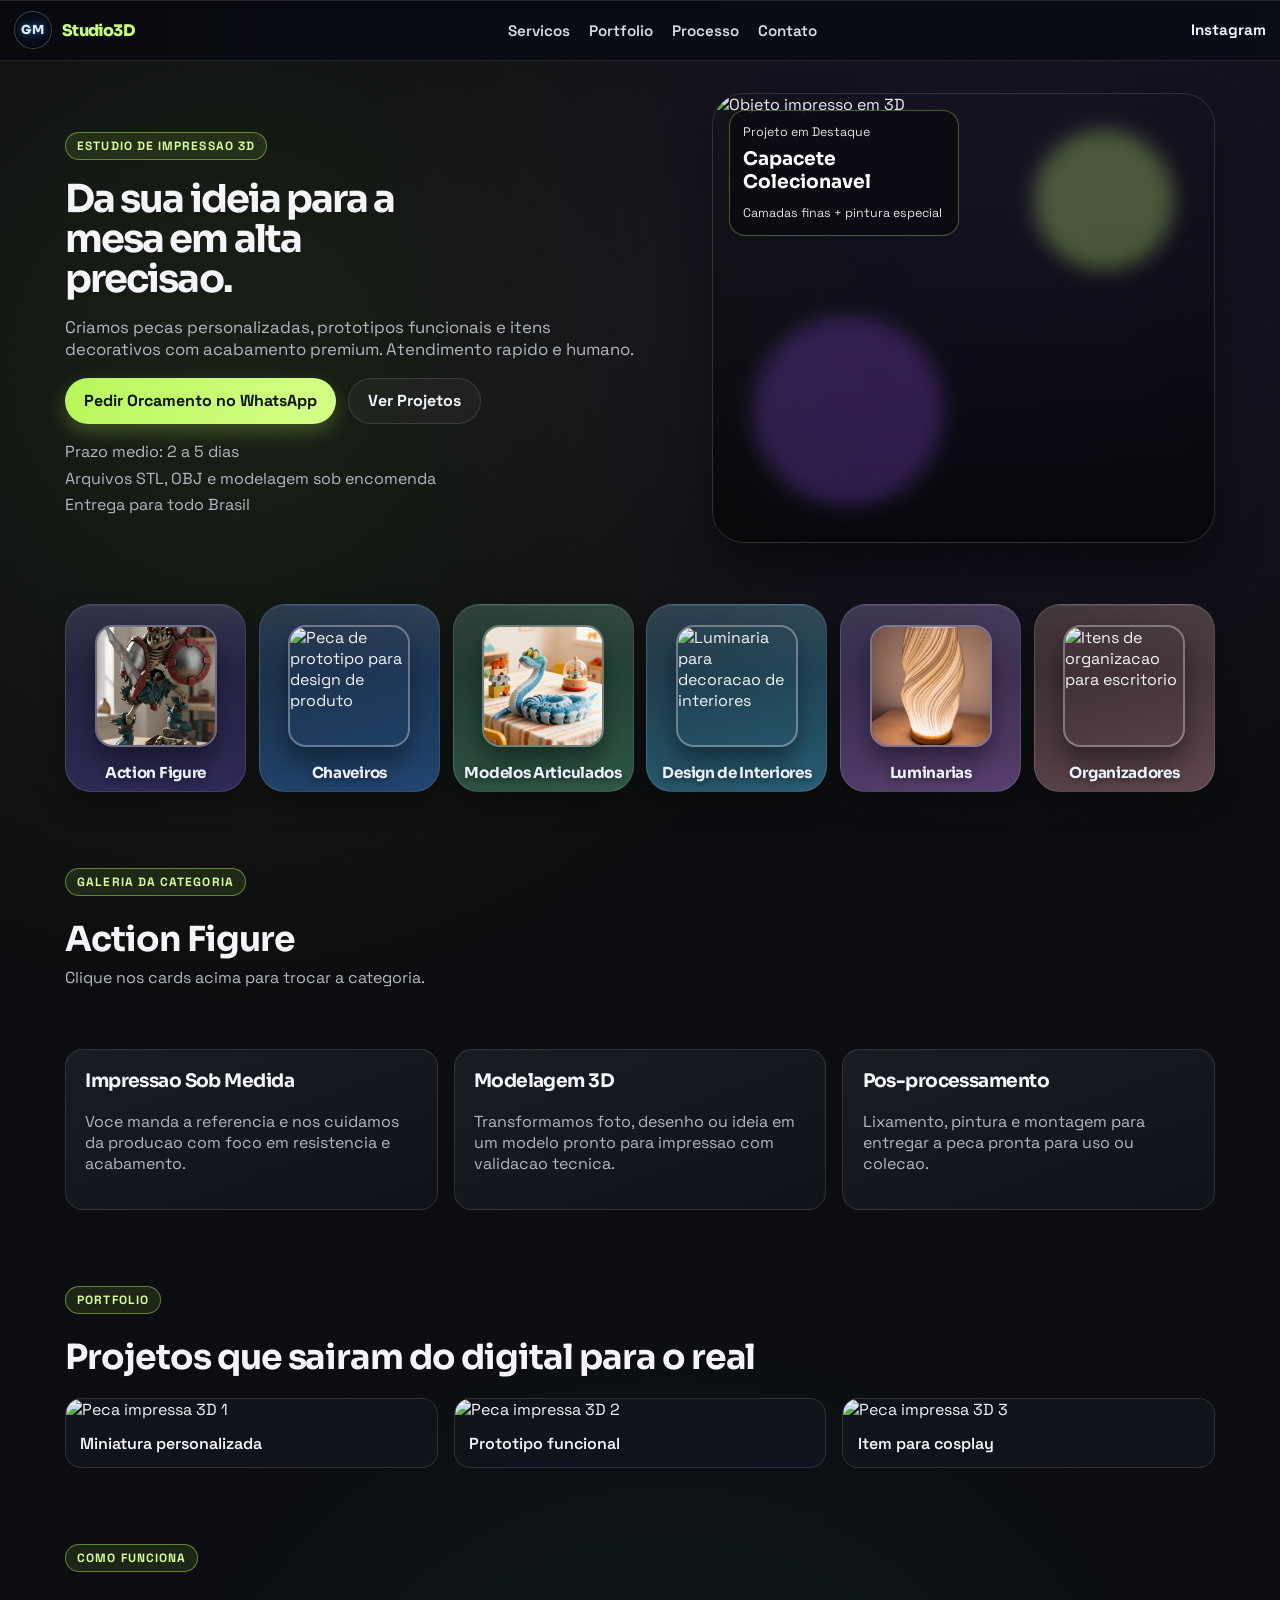
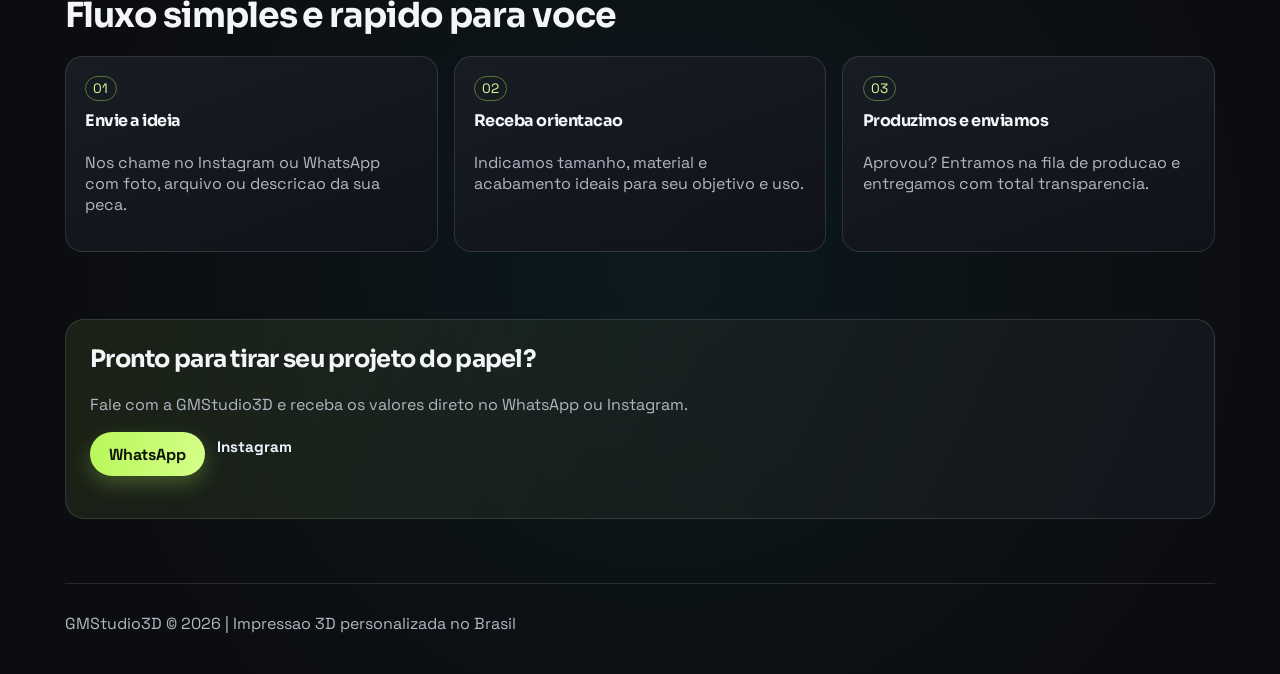
==== index.html @ 59244080 "atualização do site" ====
﻿<!DOCTYPE html>
<html lang="pt-BR">
<head>
  <meta charset="UTF-8" />
  <meta name="viewport" content="width=device-width, initial-scale=1.0" />
  <title>GMStudio3D | Impressao 3D Sob Medida</title>
  <meta name="description" content="GMStudio3D transforma ideias em pecas reais com impressao 3D de alta qualidade. Orcamentos via Instagram e WhatsApp." />
  <link rel="preconnect" href="https://fonts.googleapis.com" />
  <link rel="preconnect" href="https://fonts.gstatic.com" crossorigin />
  <link href="https://fonts.googleapis.com/css2?family=Sora:wght@400;600;700;800&family=Space+Grotesk:wght@400;500;700&display=swap" rel="stylesheet" />
  <link rel="stylesheet" href="styles.css" />
</head>
<body>
  <div class="noise"></div>

  <header class="topbar">
    <div class="topbar-inner">
      <a href="#" class="logo">
        <span class="logo-mark" aria-hidden="true"></span>
        <span class="logo-text">Studio3D</span>
      </a>
      <nav>
        <a href="#servicos">Servicos</a>
        <a href="#portfolio">Portfolio</a>
        <a href="#processo">Processo</a>
        <a href="#contato">Contato</a>
      </nav>
      <a class="topbar-action" href="https://www.instagram.com/gm_studio.3d" target="_blank" rel="noopener noreferrer">Instagram</a>
    </div>
  </header>

  <main>
    <section class="hero">
      <div class="hero-copy reveal">
        <p class="tag">Estudio de Impressao 3D</p>
        <h1>Da sua ideia para a mesa em alta precisao.</h1>
        <p class="subtitle">Criamos pecas personalizadas, prototipos funcionais e itens decorativos com acabamento premium. Atendimento rapido e humano.</p>
        <div class="cta-row">
          <a class="btn btn-main" href="https://wa.me/5500000000000" target="_blank" rel="noopener noreferrer">Pedir Orcamento no WhatsApp</a>
          <a class="btn btn-ghost" href="#portfolio">Ver Projetos</a>
        </div>
        <ul class="proofs">
          <li>Prazo medio: 2 a 5 dias</li>
          <li>Arquivos STL, OBJ e modelagem sob encomenda</li>
          <li>Entrega para todo Brasil</li>
        </ul>
      </div>

      <div class="hero-visual reveal delay-1">
        <div class="orb orb-a"></div>
        <div class="orb orb-b"></div>
        <div class="printer-card float">
          <p>Projeto em Destaque</p>
          <h3>Capacete Colecionavel</h3>
          <span>Camadas finas + pintura especial</span>
        </div>
        <img src="https://images.unsplash.com/photo-1630343710506-89f8b9f3e8e2?auto=format&fit=crop&w=1100&q=80" alt="Objeto impresso em 3D" />
      </div>
    </section>

    <section class="use-cases">
      <article class="case-card tone-a reveal" data-category="action-figure" role="button" tabindex="0" aria-label="Abrir galeria de Action Figure">
        <img src="action_figure.jfif" alt="Action figure de esqueleto guerreiro" />
        <h3>Action Figure</h3>
      </article>
      <article class="case-card tone-b reveal delay-1" data-category="chaveiros" role="button" tabindex="0" aria-label="Abrir galeria de Chaveiros">
        <img src="https://images.unsplash.com/photo-1581092160607-ee22621dd758?auto=format&fit=crop&w=900&q=80" alt="Peca de prototipo para design de produto" />
        <h3>Chaveiros</h3>
      </article>
      <article class="case-card tone-c reveal delay-2" data-category="articulados" role="button" tabindex="0" aria-label="Abrir galeria de Modelos Articulados">
        <img src="articulados.jfif" alt="Modelo articulado em formato de cobra" />
        <h3>Modelos Articulados</h3>
      </article>
      <article class="case-card tone-d reveal" data-category="interiores" role="button" tabindex="0" aria-label="Abrir galeria de Design de Interiores">
        <img src="https://images.pexels.com/photos/15664927/pexels-photo-15664927.jpeg?auto=compress&cs=tinysrgb&w=900" alt="Luminaria para decoracao de interiores" />
        <h3>Design de Interiores</h3>
      </article>
      <article class="case-card tone-e reveal delay-1" data-category="luminarias" role="button" tabindex="0" aria-label="Abrir galeria de Luminarias">
        <img src="luminaria.jfif" alt="Luminaria decorativa impressa em 3D" />
        <h3>Luminarias</h3>
      </article>
      <article class="case-card tone-f reveal delay-2" data-category="organizadores" role="button" tabindex="0" aria-label="Abrir galeria de Organizadores">
        <img src="https://images.pexels.com/photos/13068362/pexels-photo-13068362.jpeg?auto=compress&cs=tinysrgb&w=900" alt="Itens de organizacao para escritorio" />
        <h3>Organizadores</h3>
      </article>
    </section>

    <section id="catalogo" class="catalog reveal">
      <div class="title-row">
        <p class="tag">Galeria da Categoria</p>
        <h2 id="catalog-title">Action Figure</h2>
        <p id="catalog-subtitle" class="catalog-subtitle">Clique nos cards acima para trocar a categoria.</p>
      </div>
      <div id="catalog-grid" class="catalog-grid"></div>
    </section>

    <section id="servicos" class="services">
      <article class="card reveal">
        <h3>Impressao Sob Medida</h3>
        <p>Voce manda a referencia e nos cuidamos da producao com foco em resistencia e acabamento.</p>
      </article>
      <article class="card reveal delay-1">
        <h3>Modelagem 3D</h3>
        <p>Transformamos foto, desenho ou ideia em um modelo pronto para impressao com validacao tecnica.</p>
      </article>
      <article class="card reveal delay-2">
        <h3>Pos-processamento</h3>
        <p>Lixamento, pintura e montagem para entregar a peca pronta para uso ou colecao.</p>
      </article>
    </section>

    <section id="portfolio" class="portfolio">
      <div class="title-row reveal">
        <p class="tag">Portfolio</p>
        <h2>Projetos que sairam do digital para o real</h2>
      </div>
      <div class="grid">
        <figure class="item reveal">
          <img src="https://images.unsplash.com/photo-1581091215367-59ab6dcef8f8?auto=format&fit=crop&w=900&q=80" alt="Peca impressa 3D 1" />
          <figcaption>Miniatura personalizada</figcaption>
        </figure>
        <figure class="item reveal delay-1">
          <img src="https://images.unsplash.com/photo-1581092160607-ee22621dd758?auto=format&fit=crop&w=900&q=80" alt="Peca impressa 3D 2" />
          <figcaption>Prototipo funcional</figcaption>
        </figure>
        <figure class="item reveal delay-2">
          <img src="https://images.unsplash.com/photo-1581092580497-e0d23cbdf1dc?auto=format&fit=crop&w=900&q=80" alt="Peca impressa 3D 3" />
          <figcaption>Item para cosplay</figcaption>
        </figure>
      </div>
    </section>

    <section id="processo" class="process">
      <div class="title-row reveal">
        <p class="tag">Como Funciona</p>
        <h2>Fluxo simples e rapido para voce</h2>
      </div>
      <div class="steps">
        <article class="step reveal">
          <span>01</span>
          <h4>Envie a ideia</h4>
          <p>Nos chame no Instagram ou WhatsApp com foto, arquivo ou descricao da sua peca.</p>
        </article>
        <article class="step reveal delay-1">
          <span>02</span>
          <h4>Receba orientacao</h4>
          <p>Indicamos tamanho, material e acabamento ideais para seu objetivo e uso.</p>
        </article>
        <article class="step reveal delay-2">
          <span>03</span>
          <h4>Produzimos e enviamos</h4>
          <p>Aprovou? Entramos na fila de producao e entregamos com total transparencia.</p>
        </article>
      </div>
    </section>

    <section id="contato" class="final-cta reveal">
      <h2>Pronto para tirar seu projeto do papel?</h2>
      <p>Fale com a GMStudio3D e receba os valores direto no WhatsApp ou Instagram.</p>
      <div class="cta-row">
        <a class="btn btn-main" href="https://wa.me/5500000000000" target="_blank" rel="noopener noreferrer">WhatsApp</a>
        <a class="topbar-action" href="https://www.instagram.com/gm_studio.3d" target="_blank" rel="noopener noreferrer">Instagram</a>
      </div>
    </section>
  </main>

  <footer>
    <p>GMStudio3D © <span id="year"></span> | Impressao 3D personalizada no Brasil</p>
  </footer>

  <script src="script.js"></script>
</body>
</html>
---- styles.css ----
﻿:root {
  --bg: #0c0d10;
  --bg-soft: #14161c;
  --text: #f3f5f8;
  --muted: #b2b7c2;
  --line: rgba(255, 255, 255, 0.12);
  --brand: #b8f75a;
  --brand-2: #d5ff88;
  --card: linear-gradient(160deg, rgba(26, 29, 37, 0.92), rgba(17, 19, 26, 0.92));
  --shadow: 0 24px 45px rgba(0, 0, 0, 0.45);
}

* {
  box-sizing: border-box;
}

html,
body {
  margin: 0;
  padding: 0;
}

body {
  background:
    radial-gradient(circle at 18% 16%, rgba(184, 247, 90, 0.08), transparent 30%),
    radial-gradient(circle at 78% 10%, rgba(143, 87, 255, 0.1), transparent 28%),
    radial-gradient(circle at 52% 82%, rgba(0, 220, 255, 0.06), transparent 30%),
    var(--bg);
  color: var(--text);
  font-family: "Space Grotesk", sans-serif;
  min-height: 100vh;
}

.noise {
  position: fixed;
  inset: 0;
  background-image: radial-gradient(rgba(255, 255, 255, 0.03) 0.6px, transparent 0.6px);
  background-size: 3px 3px;
  opacity: 0.24;
  pointer-events: none;
  z-index: -1;
}

.topbar {
  width: 100%;
  margin: 0;
  border-top: 1px solid rgba(255, 255, 255, 0.1);
  border-bottom: 1px solid rgba(255, 255, 255, 0.1);
  background: linear-gradient(95deg, rgba(8, 10, 16, 0.98), rgba(10, 13, 22, 0.98));
  backdrop-filter: blur(10px);
  padding: 0.65rem 0;
  position: sticky;
  top: 0;
  z-index: 100;
}

.logo {
  text-decoration: none;
  display: inline-flex;
  align-items: center;
  gap: 0.65rem;
}

.topbar-inner {
  width: 100%;
  margin: 0;
  padding: 0 0.85rem;
  display: flex;
  align-items: center;
  justify-content: space-between;
  gap: 1rem;
}

.logo-mark {
  position: relative;
  width: 38px;
  height: 38px;
  border-radius: 999px;
  border: 1px solid rgba(255, 255, 255, 0.22);
  background-color: #070b16;
  background-image: url("./logo-gmstudio3d.jpg");
  background-size: 122%;
  background-position: center;
  box-shadow: 0 0 0 2px rgba(0, 0, 0, 0.4) inset;
  overflow: hidden;
}

.logo-mark::after {
  content: "GM";
  position: absolute;
  inset: 0;
  display: grid;
  place-items: center;
  font-family: "Sora", sans-serif;
  font-size: 0.78rem;
  font-weight: 800;
  letter-spacing: 0.02em;
  color: #d8ecff;
  text-shadow: 0 0 8px rgba(76, 164, 255, 0.6);
  background: radial-gradient(circle at 50% 50%, rgba(9, 20, 46, 0.12), rgba(7, 11, 22, 0.42));
}

.logo-text {
  color: #c5ff79;
  font-family: "Sora", sans-serif;
  font-weight: 800;
  letter-spacing: -0.04em;
}

nav {
  display: flex;
  gap: 1.2rem;
}

nav a {
  text-decoration: none;
  color: #d8dcea;
  font-size: 0.95rem;
  font-weight: 600;
}

.topbar-action {
  text-decoration: none;
  color: #eef3ff;
  font-size: 0.95rem;
  font-weight: 700;
  padding: 0.3rem 0;
  border-bottom: 1px solid transparent;
  transition: border-color 0.2s ease, color 0.2s ease;
}

.topbar-action:hover {
  color: #c5ff79;
  border-color: rgba(197, 255, 121, 0.7);
}

main {
  width: min(1150px, calc(100% - 2rem));
  margin: 2rem auto 4rem;
}

.hero {
  display: grid;
  grid-template-columns: 1.1fr 0.9fr;
  gap: 2rem;
  align-items: center;
}

.hero-copy h1 {
  font-family: "Sora", sans-serif;
  font-size: clamp(2rem, 3vw, 3.8rem);
  line-height: 1.03;
  letter-spacing: -0.05em;
  margin: 0.5rem 0 0.9rem;
  max-width: 14ch;
}

.subtitle {
  color: var(--muted);
  max-width: 52ch;
  font-size: 1.05rem;
}

.tag {
  display: inline-flex;
  align-items: center;
  border: 1px solid rgba(184, 247, 90, 0.45);
  border-radius: 999px;
  padding: 0.32rem 0.7rem;
  font-size: 0.75rem;
  font-weight: 700;
  text-transform: uppercase;
  letter-spacing: 0.09em;
  color: #d6ff97;
  background: rgba(184, 247, 90, 0.1);
}

.hero-visual {
  position: relative;
  min-height: 450px;
  border-radius: 2rem;
  overflow: hidden;
  border: 1px solid var(--line);
  box-shadow: var(--shadow);
}

.hero-visual::after {
  content: "";
  position: absolute;
  inset: 0;
  background: linear-gradient(180deg, rgba(0, 0, 0, 0.02), rgba(0, 0, 0, 0.55));
}

.hero-visual img {
  width: 100%;
  height: 100%;
  object-fit: cover;
}

.orb {
  position: absolute;
  border-radius: 999px;
  filter: blur(10px);
  z-index: 2;
}

.orb-a {
  width: 140px;
  height: 140px;
  background: rgba(197, 255, 121, 0.3);
  top: 8%;
  right: 8%;
}

.orb-b {
  width: 190px;
  height: 190px;
  background: rgba(155, 89, 255, 0.25);
  bottom: 8%;
  left: 8%;
}

.printer-card {
  position: absolute;
  left: 1rem;
  top: 1rem;
  z-index: 4;
  width: 230px;
  border: 1px solid rgba(184, 247, 90, 0.35);
  border-radius: 1rem;
  padding: 0.85rem;
  background: rgba(9, 11, 16, 0.72);
  color: #fff;
  backdrop-filter: blur(6px);
}

.printer-card p,
.printer-card span {
  margin: 0;
  opacity: 0.88;
  font-size: 0.78rem;
}

.printer-card h3 {
  margin: 0.45rem 0;
  font-family: "Sora", sans-serif;
}

.btn {
  border-radius: 999px;
  text-decoration: none;
  display: inline-flex;
  align-items: center;
  justify-content: center;
  font-weight: 700;
  padding: 0.72rem 1.2rem;
  transition: transform 0.25s ease, opacity 0.25s ease;
}

.btn:hover {
  transform: translateY(-2px);
}

.btn-main {
  background: linear-gradient(100deg, var(--brand), var(--brand-2));
  color: #0d1109;
  box-shadow: 0 8px 20px rgba(184, 247, 90, 0.25);
}

.btn-ghost {
  border: 1px solid var(--line);
  color: #f2f5fb;
  background: rgba(255, 255, 255, 0.04);
}

.cta-row {
  display: flex;
  flex-wrap: wrap;
  gap: 0.7rem;
  margin: 1.1rem 0;
}

.proofs {
  list-style: none;
  padding: 0;
  margin: 0;
  color: var(--muted);
  display: grid;
  gap: 0.35rem;
}

.use-cases {
  margin: 3.8rem 0 1.2rem;
  display: grid;
  grid-template-columns: repeat(6, minmax(0, 1fr));
  gap: 0.8rem;
  align-items: end;
}

.case-card {
  position: relative;
  border-radius: 26px;
  min-height: 188px;
  padding: 7.4rem 0.75rem 0.9rem;
  border: 1px solid rgba(255, 255, 255, 0.14);
  box-shadow: inset 0 1px 0 rgba(255, 255, 255, 0.08), 0 12px 28px rgba(0, 0, 0, 0.32);
  overflow: hidden;
  transition: transform 0.28s ease, box-shadow 0.28s ease, border-color 0.28s ease;
  cursor: pointer;
}

.case-card::before {
  content: "";
  position: absolute;
  inset: 0;
  background: linear-gradient(180deg, rgba(255, 255, 255, 0.08), transparent 38%);
  pointer-events: none;
}

.case-card img {
  position: absolute;
  left: 50%;
  bottom: 44px;
  transform: translateX(-50%);
  width: 122px;
  height: 122px;
  object-fit: cover;
  border-radius: 18px;
  border: 2px solid rgba(255, 255, 255, 0.32);
  box-shadow: 0 14px 25px rgba(0, 0, 0, 0.42);
  transition: transform 0.28s ease, box-shadow 0.28s ease, filter 0.28s ease;
}

.case-card h3 {
  margin: 0;
  position: absolute;
  left: 0.5rem;
  right: 0.5rem;
  bottom: 0.55rem;
  text-align: center;
  font-family: "Sora", sans-serif;
  font-size: 0.95rem;
  line-height: 1.08;
  min-height: 2.2em;
  display: flex;
  align-items: flex-end;
  justify-content: center;
  letter-spacing: -0.02em;
  color: #edf2ff;
  text-shadow: 0 2px 6px rgba(0, 0, 0, 0.45);
}

.case-card:hover {
  transform: translateY(-8px);
  border-color: rgba(184, 247, 90, 0.5);
  box-shadow: inset 0 1px 0 rgba(255, 255, 255, 0.12), 0 18px 36px rgba(0, 0, 0, 0.45), 0 0 22px rgba(184, 247, 90, 0.12);
}

.case-card.is-active {
  border-color: rgba(184, 247, 90, 0.62);
  box-shadow: inset 0 1px 0 rgba(255, 255, 255, 0.15), 0 16px 30px rgba(0, 0, 0, 0.45), 0 0 26px rgba(184, 247, 90, 0.22);
}

.case-card:hover img {
  transform: translateX(-50%) translateY(-6px) scale(1.05);
  filter: saturate(1.08) contrast(1.04);
  box-shadow: 0 18px 32px rgba(0, 0, 0, 0.52), 0 0 24px rgba(197, 255, 121, 0.18);
}

.tone-a { background: linear-gradient(165deg, #1f2338, #2f2a58); }
.tone-b { background: linear-gradient(165deg, #1a2a3d, #214673); }
.tone-c { background: linear-gradient(165deg, #1d2f2a, #2f5a46); }
.tone-d { background: linear-gradient(165deg, #1d2f3d, #275f75); }
.tone-e { background: linear-gradient(165deg, #2c2643, #5a3f6f); }
.tone-f { background: linear-gradient(165deg, #31262a, #5f474d); }

.catalog {
  margin: 2.2rem 0 2.6rem;
}

.catalog-subtitle {
  margin: 0.4rem 0 0;
  color: var(--muted);
}

.catalog-grid {
  margin-top: 1.1rem;
  display: grid;
  grid-template-columns: repeat(3, minmax(0, 1fr));
  gap: 0.95rem;
}

.catalog-item {
  margin: 0;
  border-radius: 1rem;
  overflow: hidden;
  border: 1px solid var(--line);
  background: rgba(12, 14, 21, 0.9);
}

.catalog-item img {
  display: block;
  width: 100%;
  height: 230px;
  object-fit: cover;
}

.catalog-item figcaption {
  padding: 0.7rem 0.85rem;
  color: #eaf0ff;
  font-weight: 600;
}

.services,
.steps {
  display: grid;
  grid-template-columns: repeat(3, minmax(0, 1fr));
  gap: 1rem;
}

.card,
.step {
  border: 1px solid var(--line);
  border-radius: 1.1rem;
  padding: 1.2rem;
  background: var(--card);
}

.card p,
.step p {
  color: var(--muted);
}

.card h3,
.step h4,
h2 {
  font-family: "Sora", sans-serif;
  letter-spacing: -0.03em;
  margin-top: 0;
}

.title-row {
  margin: 4rem 0 1.2rem;
}

.title-row h2 {
  margin: 0.55rem 0 0;
  font-size: clamp(1.5rem, 2.7vw, 2.45rem);
}

.portfolio .grid {
  display: grid;
  grid-template-columns: repeat(3, minmax(0, 1fr));
  gap: 1rem;
}

.item {
  margin: 0;
  border-radius: 1rem;
  overflow: hidden;
  border: 1px solid var(--line);
  background: rgba(17, 20, 28, 0.9);
}

.item img {
  width: 100%;
  height: 260px;
  object-fit: cover;
}

.item figcaption {
  padding: 0.8rem 0.9rem;
  font-weight: 600;
}

.step span {
  font-size: 0.85rem;
  border: 1px solid rgba(184, 247, 90, 0.4);
  border-radius: 999px;
  padding: 0.2rem 0.45rem;
  display: inline-block;
  margin-bottom: 0.55rem;
  color: #d6ff97;
}

.final-cta {
  margin-top: 4.2rem;
  border: 1px solid var(--line);
  border-radius: 1.2rem;
  background: linear-gradient(115deg, rgba(184, 247, 90, 0.09), rgba(20, 23, 31, 0.92));
  padding: 1.5rem;
}

.final-cta p {
  color: var(--muted);
}

footer {
  width: min(1150px, calc(100% - 2rem));
  margin: 1.5rem auto 2.5rem;
  border-top: 1px solid var(--line);
  color: var(--muted);
  padding-top: 0.8rem;
}

.reveal {
  opacity: 0;
  transform: translateY(18px);
  transition: opacity 0.7s ease, transform 0.7s ease;
}

.reveal.is-visible {
  opacity: 1;
  transform: translateY(0);
}

.delay-1 {
  transition-delay: 0.12s;
}

.delay-2 {
  transition-delay: 0.24s;
}

.float {
  animation: floaty 4.6s ease-in-out infinite;
}

@keyframes track {
  from { transform: translateX(0); }
  to { transform: translateX(-50%); }
}

@keyframes floaty {
  0%,
  100% { transform: translateY(0); }
  50% { transform: translateY(-7px); }
}

@media (max-width: 990px) {
  .topbar {
    padding: 0.6rem 0;
  }

  nav {
    display: none;
  }

  .hero {
    grid-template-columns: 1fr;
  }

  .hero-visual {
    min-height: 360px;
  }

  .use-cases {
    grid-template-columns: repeat(2, minmax(0, 1fr));
    gap: 0.9rem;
  }

  .case-card {
    min-height: 170px;
    padding-top: 6.8rem;
  }

  .case-card img {
    width: 112px;
    height: 112px;
    bottom: 42px;
  }

  .portfolio .grid,
  .catalog-grid,
  .services,
  .steps {
    grid-template-columns: 1fr;
  }
}

.admin-main {
  width: min(720px, calc(100% - 2rem));
  margin: 2.6rem auto;
}

.admin-card {
  border: 1px solid var(--line);
  border-radius: 1rem;
  background: rgba(13, 16, 25, 0.9);
  padding: 1.2rem;
  box-shadow: 0 18px 35px rgba(0, 0, 0, 0.35);
}

.admin-card h1,
.admin-card h2 {
  margin-top: 0;
  font-family: "Sora", sans-serif;
}

.admin-form {
  display: grid;
  gap: 0.55rem;
}

.admin-form input,
.admin-form select {
  width: 100%;
  border: 1px solid rgba(255, 255, 255, 0.2);
  border-radius: 0.65rem;
  background: rgba(255, 255, 255, 0.04);
  color: #edf2ff;
  padding: 0.65rem 0.75rem;
}

.admin-form input:focus,
.admin-form select:focus {
  outline: 1px solid rgba(184, 247, 90, 0.55);
}

.admin-header {
  display: flex;
  align-items: center;
  justify-content: space-between;
  gap: 0.8rem;
  margin-bottom: 0.8rem;
}

.admin-message {
  margin-top: 0.85rem;
  color: #d6ff97;
  min-height: 1.2em;
}

.admin-tip {
  margin-top: 0.6rem;
  color: var(--muted);
  font-size: 0.93rem;
}

.hidden {
  display: none;
}
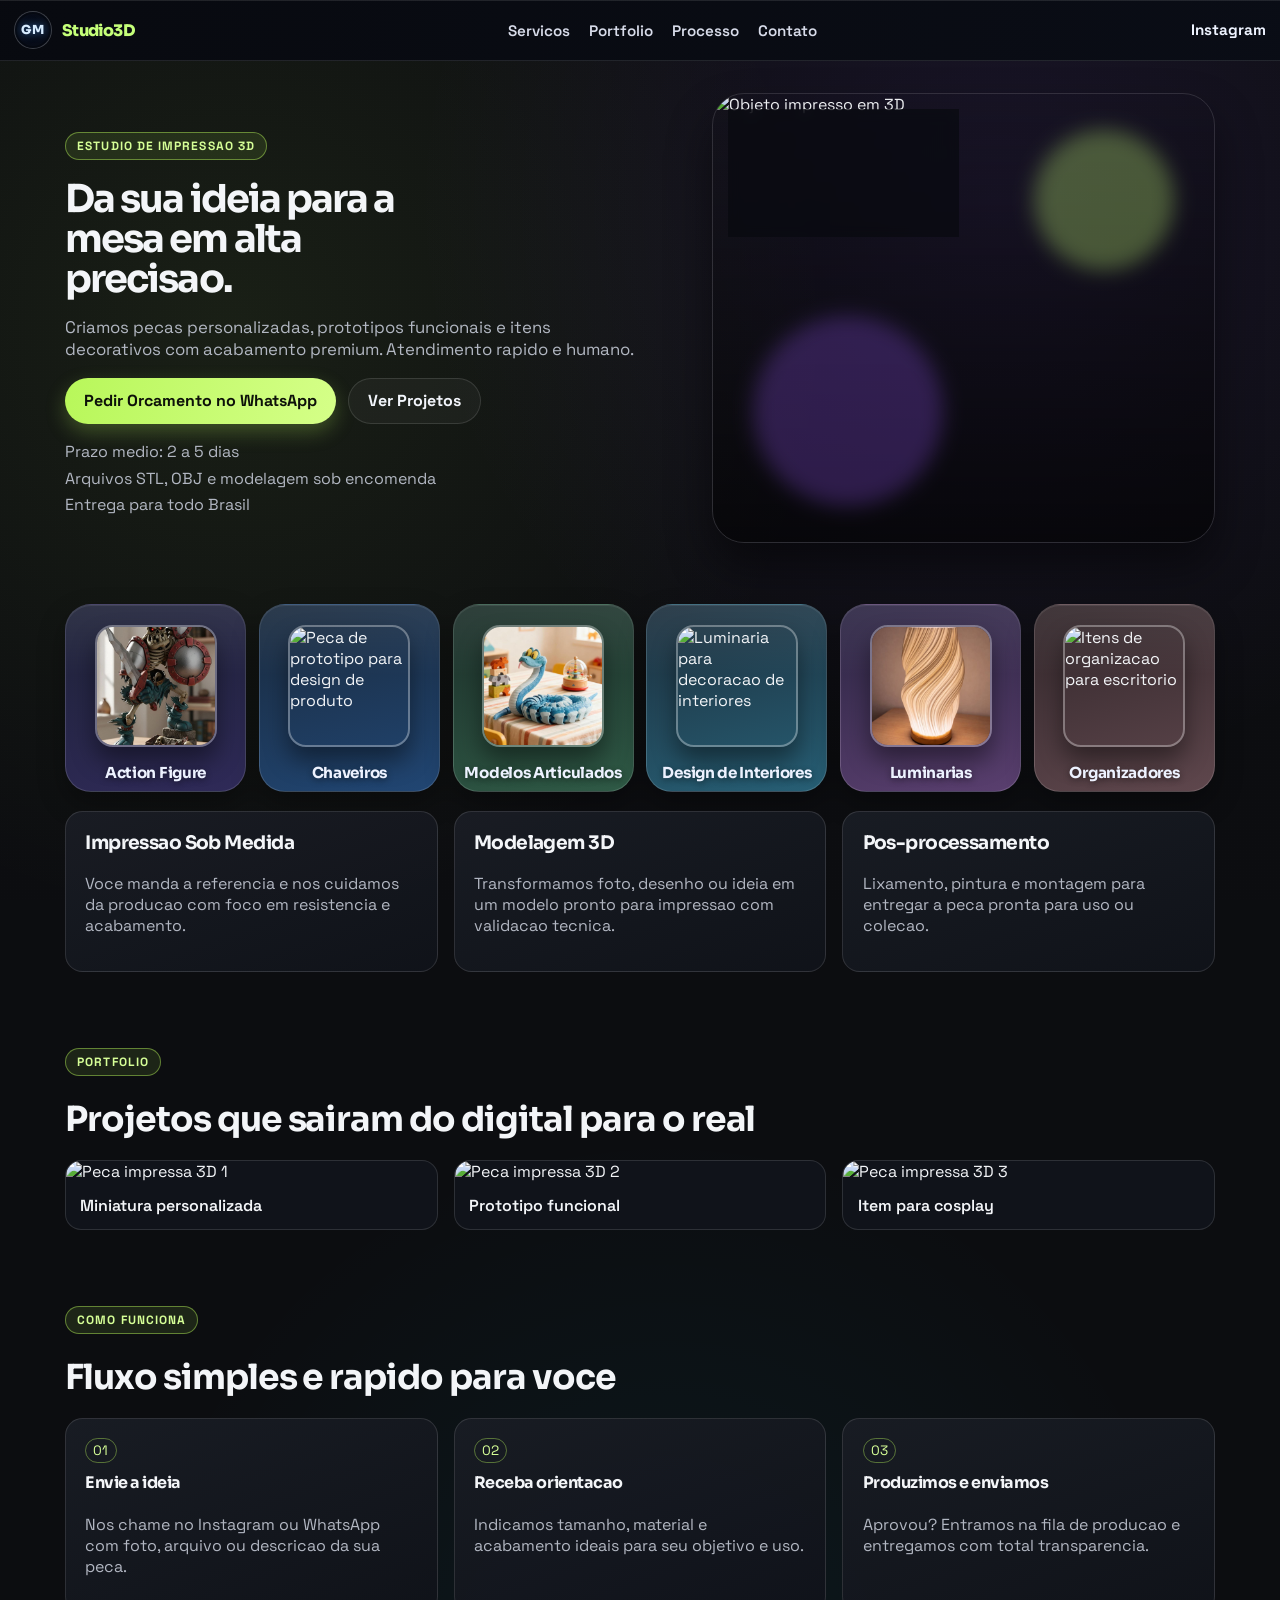
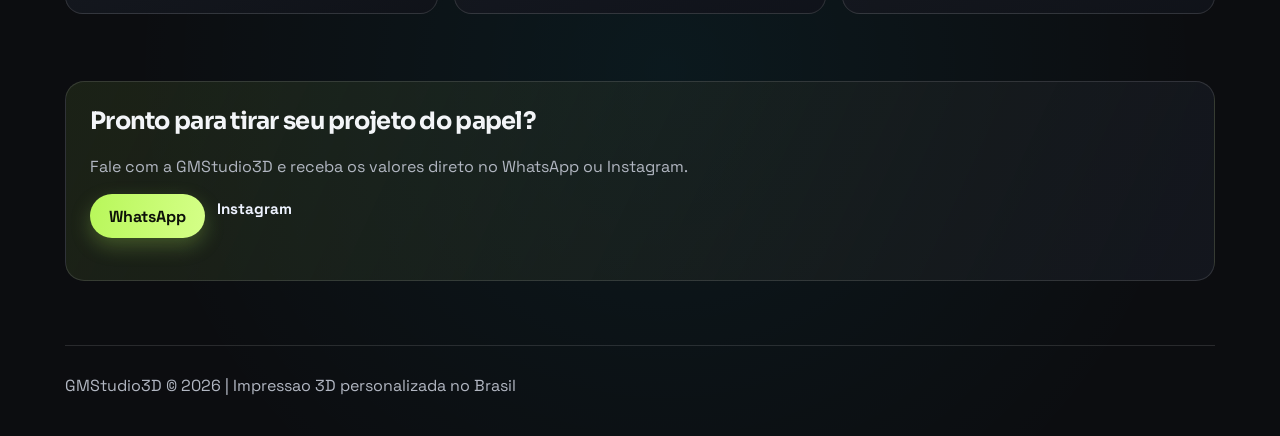
==== commit e63dd084: "feat: integra Supabase e painel admin" ====
--- a/index.html
+++ b/index.html
@@ -59,39 +59,30 @@
     </section>
 
     <section class="use-cases">
-      <article class="case-card tone-a reveal" data-category="action-figure" role="button" tabindex="0" aria-label="Abrir galeria de Action Figure">
+      <a class="case-card tone-a reveal" href="catalog.html?cat=action-figure" aria-label="Abrir galeria de Action Figure">
         <img src="action_figure.jfif" alt="Action figure de esqueleto guerreiro" />
         <h3>Action Figure</h3>
-      </article>
-      <article class="case-card tone-b reveal delay-1" data-category="chaveiros" role="button" tabindex="0" aria-label="Abrir galeria de Chaveiros">
+      </a>
+      <a class="case-card tone-b reveal delay-1" href="catalog.html?cat=chaveiros" aria-label="Abrir galeria de Chaveiros">
         <img src="https://images.unsplash.com/photo-1581092160607-ee22621dd758?auto=format&fit=crop&w=900&q=80" alt="Peca de prototipo para design de produto" />
         <h3>Chaveiros</h3>
-      </article>
-      <article class="case-card tone-c reveal delay-2" data-category="articulados" role="button" tabindex="0" aria-label="Abrir galeria de Modelos Articulados">
+      </a>
+      <a class="case-card tone-c reveal delay-2" href="catalog.html?cat=articulados" aria-label="Abrir galeria de Modelos Articulados">
         <img src="articulados.jfif" alt="Modelo articulado em formato de cobra" />
         <h3>Modelos Articulados</h3>
-      </article>
-      <article class="case-card tone-d reveal" data-category="interiores" role="button" tabindex="0" aria-label="Abrir galeria de Design de Interiores">
+      </a>
+      <a class="case-card tone-d reveal" href="catalog.html?cat=interiores" aria-label="Abrir galeria de Design de Interiores">
         <img src="https://images.pexels.com/photos/15664927/pexels-photo-15664927.jpeg?auto=compress&cs=tinysrgb&w=900" alt="Luminaria para decoracao de interiores" />
         <h3>Design de Interiores</h3>
-      </article>
-      <article class="case-card tone-e reveal delay-1" data-category="luminarias" role="button" tabindex="0" aria-label="Abrir galeria de Luminarias">
+      </a>
+      <a class="case-card tone-e reveal delay-1" href="catalog.html?cat=luminarias" aria-label="Abrir galeria de Luminarias">
         <img src="luminaria.jfif" alt="Luminaria decorativa impressa em 3D" />
         <h3>Luminarias</h3>
-      </article>
-      <article class="case-card tone-f reveal delay-2" data-category="organizadores" role="button" tabindex="0" aria-label="Abrir galeria de Organizadores">
+      </a>
+      <a class="case-card tone-f reveal delay-2" href="catalog.html?cat=organizadores" aria-label="Abrir galeria de Organizadores">
         <img src="https://images.pexels.com/photos/13068362/pexels-photo-13068362.jpeg?auto=compress&cs=tinysrgb&w=900" alt="Itens de organizacao para escritorio" />
         <h3>Organizadores</h3>
-      </article>
-    </section>
-
-    <section id="catalogo" class="catalog reveal">
-      <div class="title-row">
-        <p class="tag">Galeria da Categoria</p>
-        <h2 id="catalog-title">Action Figure</h2>
-        <p id="catalog-subtitle" class="catalog-subtitle">Clique nos cards acima para trocar a categoria.</p>
-      </div>
-      <div id="catalog-grid" class="catalog-grid"></div>
+      </a>
     </section>
 
     <section id="servicos" class="services">
--- a/styles.css
+++ b/styles.css
@@ -299,6 +299,9 @@
 
 .case-card {
   position: relative;
+  display: block;
+  text-decoration: none;
+  color: inherit;
   border-radius: 26px;
   min-height: 188px;
   padding: 7.4rem 0.75rem 0.9rem;
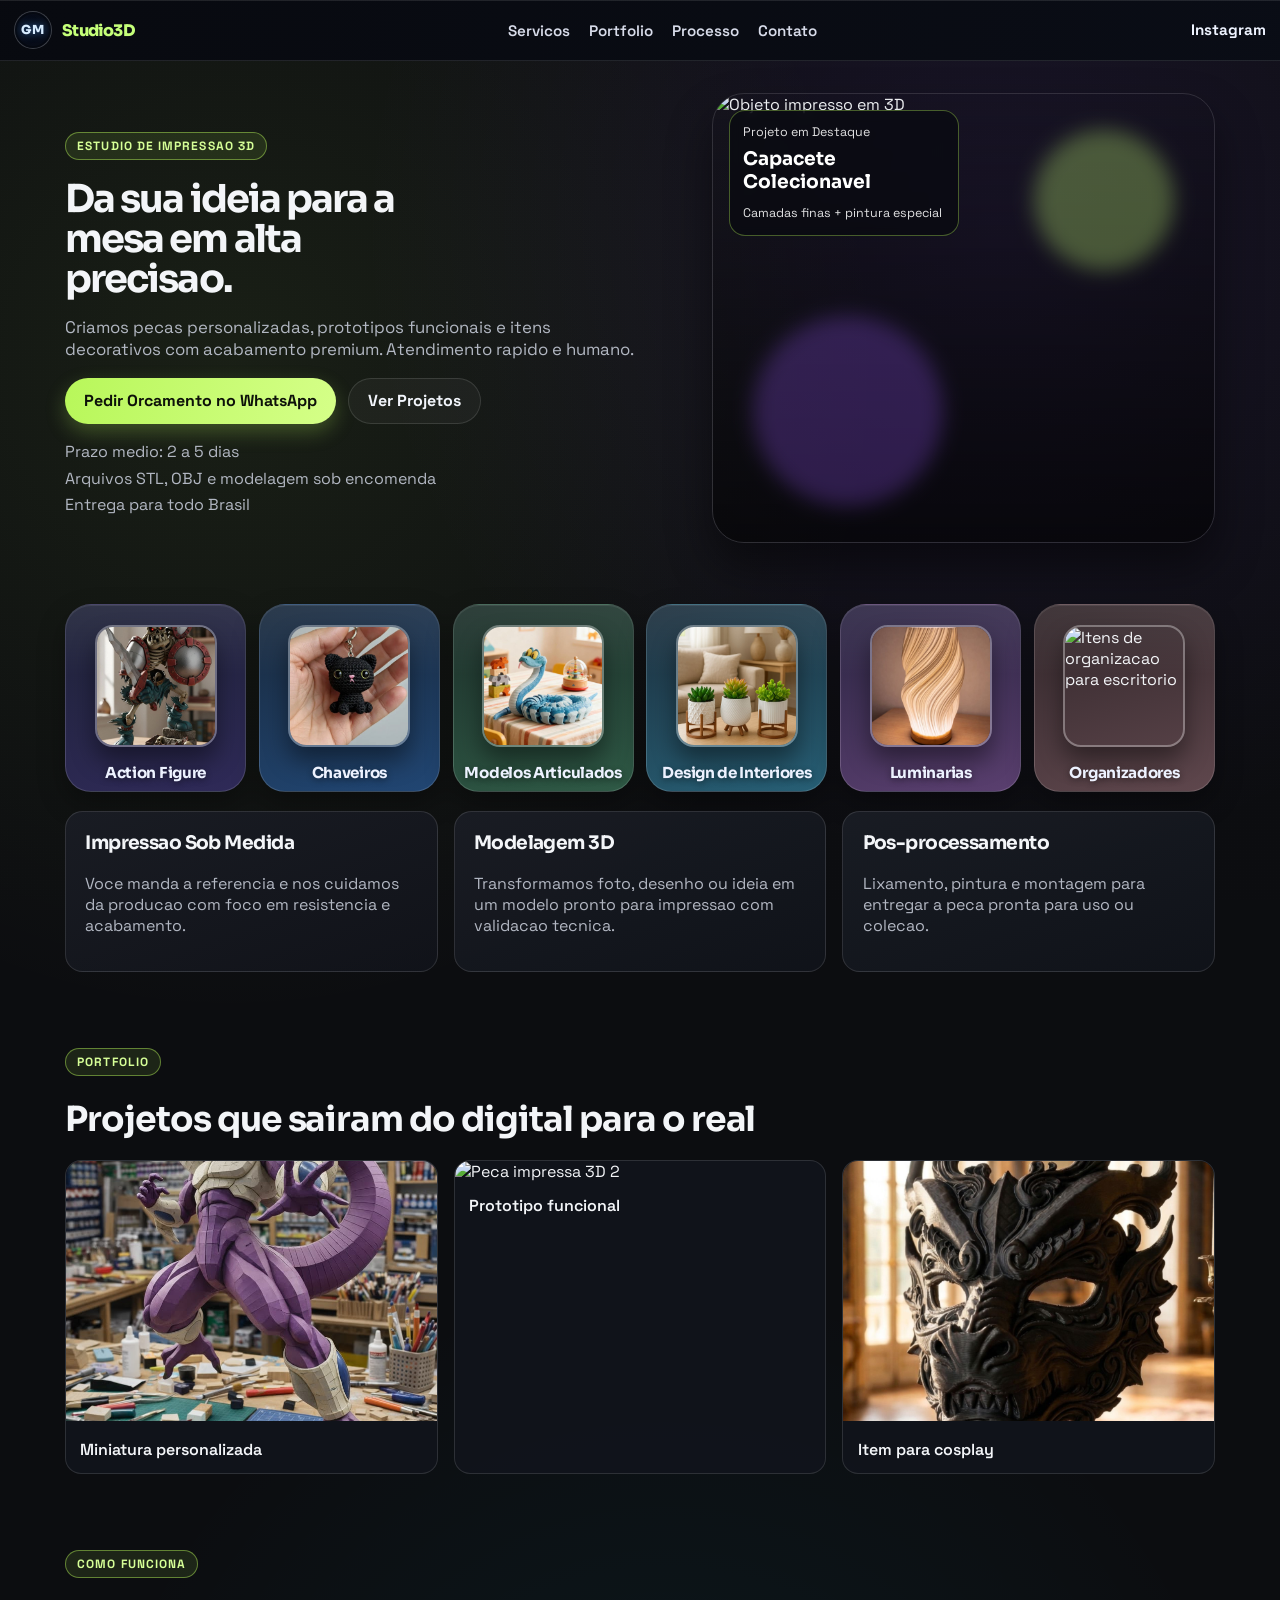
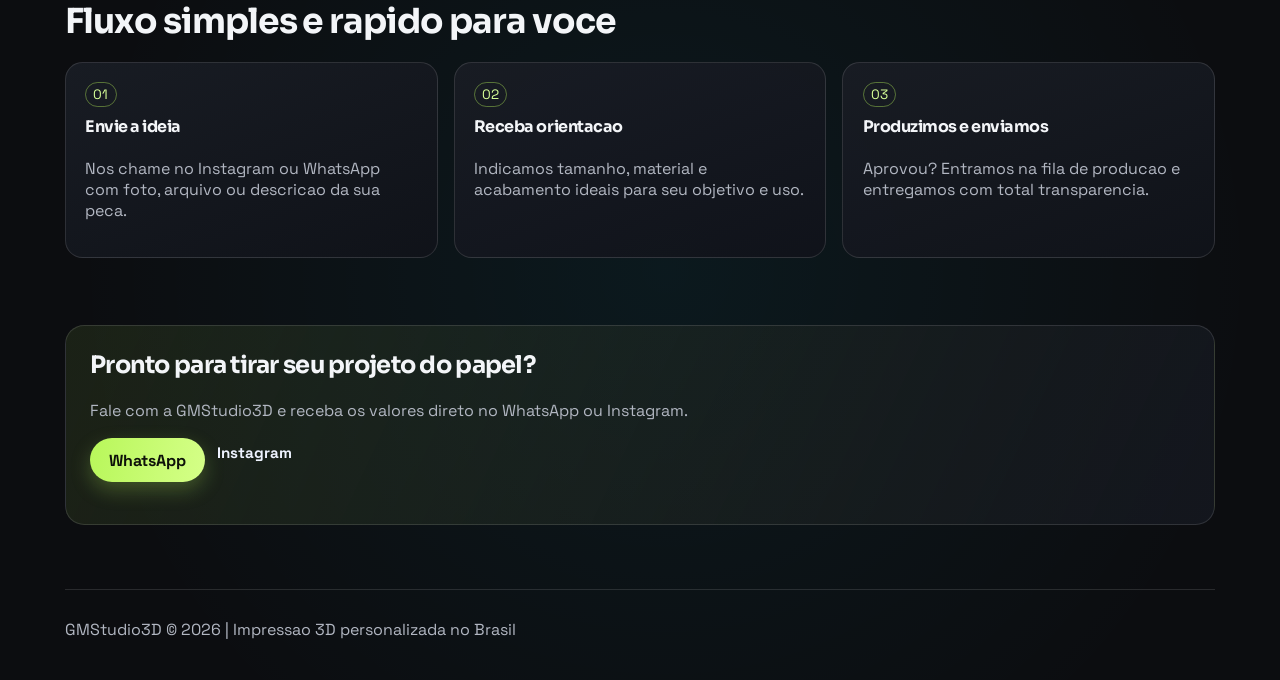
==== commit aeea05fa: "ajuste fotos/admin" ====
--- a/index.html
+++ b/index.html
@@ -64,7 +64,7 @@
         <h3>Action Figure</h3>
       </a>
       <a class="case-card tone-b reveal delay-1" href="catalog.html?cat=chaveiros" aria-label="Abrir galeria de Chaveiros">
-        <img src="https://images.unsplash.com/photo-1581092160607-ee22621dd758?auto=format&fit=crop&w=900&q=80" alt="Peca de prototipo para design de produto" />
+        <img src="chaveuir.jfif" alt="Peca de prototipo para design de produto" />
         <h3>Chaveiros</h3>
       </a>
       <a class="case-card tone-c reveal delay-2" href="catalog.html?cat=articulados" aria-label="Abrir galeria de Modelos Articulados">
@@ -72,7 +72,7 @@
         <h3>Modelos Articulados</h3>
       </a>
       <a class="case-card tone-d reveal" href="catalog.html?cat=interiores" aria-label="Abrir galeria de Design de Interiores">
-        <img src="https://images.pexels.com/photos/15664927/pexels-photo-15664927.jpeg?auto=compress&cs=tinysrgb&w=900" alt="Luminaria para decoracao de interiores" />
+        <img src="vasos.jfif" alt="Luminaria para decoracao de interiores" />
         <h3>Design de Interiores</h3>
       </a>
       <a class="case-card tone-e reveal delay-1" href="catalog.html?cat=luminarias" aria-label="Abrir galeria de Luminarias">
@@ -107,7 +107,7 @@
       </div>
       <div class="grid">
         <figure class="item reveal">
-          <img src="https://images.unsplash.com/photo-1581091215367-59ab6dcef8f8?auto=format&fit=crop&w=900&q=80" alt="Peca impressa 3D 1" />
+          <img src="ACTION.jfif" alt="Peca impressa 3D 1" />
           <figcaption>Miniatura personalizada</figcaption>
         </figure>
         <figure class="item reveal delay-1">
@@ -115,7 +115,7 @@
           <figcaption>Prototipo funcional</figcaption>
         </figure>
         <figure class="item reveal delay-2">
-          <img src="https://images.unsplash.com/photo-1581092580497-e0d23cbdf1dc?auto=format&fit=crop&w=900&q=80" alt="Peca impressa 3D 3" />
+          <img src="Mascara cosplay.jpeg" alt="Peca impressa 3D 3" />
           <figcaption>Item para cosplay</figcaption>
         </figure>
       </div>
--- a/styles.css
+++ b/styles.css
@@ -406,6 +406,14 @@
   width: 100%;
   height: 230px;
   object-fit: cover;
+  object-position: center 20%;
+  transform-origin: center center;
+  background: linear-gradient(160deg, #0b0f18, #12182a);
+}
+
+.catalog-item img.fit-contain {
+  object-fit: contain;
+  padding: 0.35rem;
 }
 
 .catalog-item figcaption {
@@ -640,6 +648,37 @@
   font-size: 0.93rem;
 }
 
+.preview-wrap {
+  margin-top: 0.3rem;
+  border: 1px solid rgba(255, 255, 255, 0.12);
+  border-radius: 0.8rem;
+  padding: 0.7rem;
+  background: rgba(255, 255, 255, 0.02);
+}
+
+.preview-label {
+  margin: 0 0 0.45rem;
+  color: #dbe4fa;
+  font-weight: 600;
+}
+
+.preview-card {
+  width: 100%;
+  border-radius: 0.8rem;
+  overflow: hidden;
+  border: 1px solid rgba(255, 255, 255, 0.14);
+  background: linear-gradient(160deg, #0b0f18, #12182a);
+}
+
+#item-preview-image {
+  display: block;
+  width: 100%;
+  height: 220px;
+  object-fit: cover;
+  object-position: center 20%;
+  transform-origin: center center;
+}
+
 .hidden {
   display: none;
 }
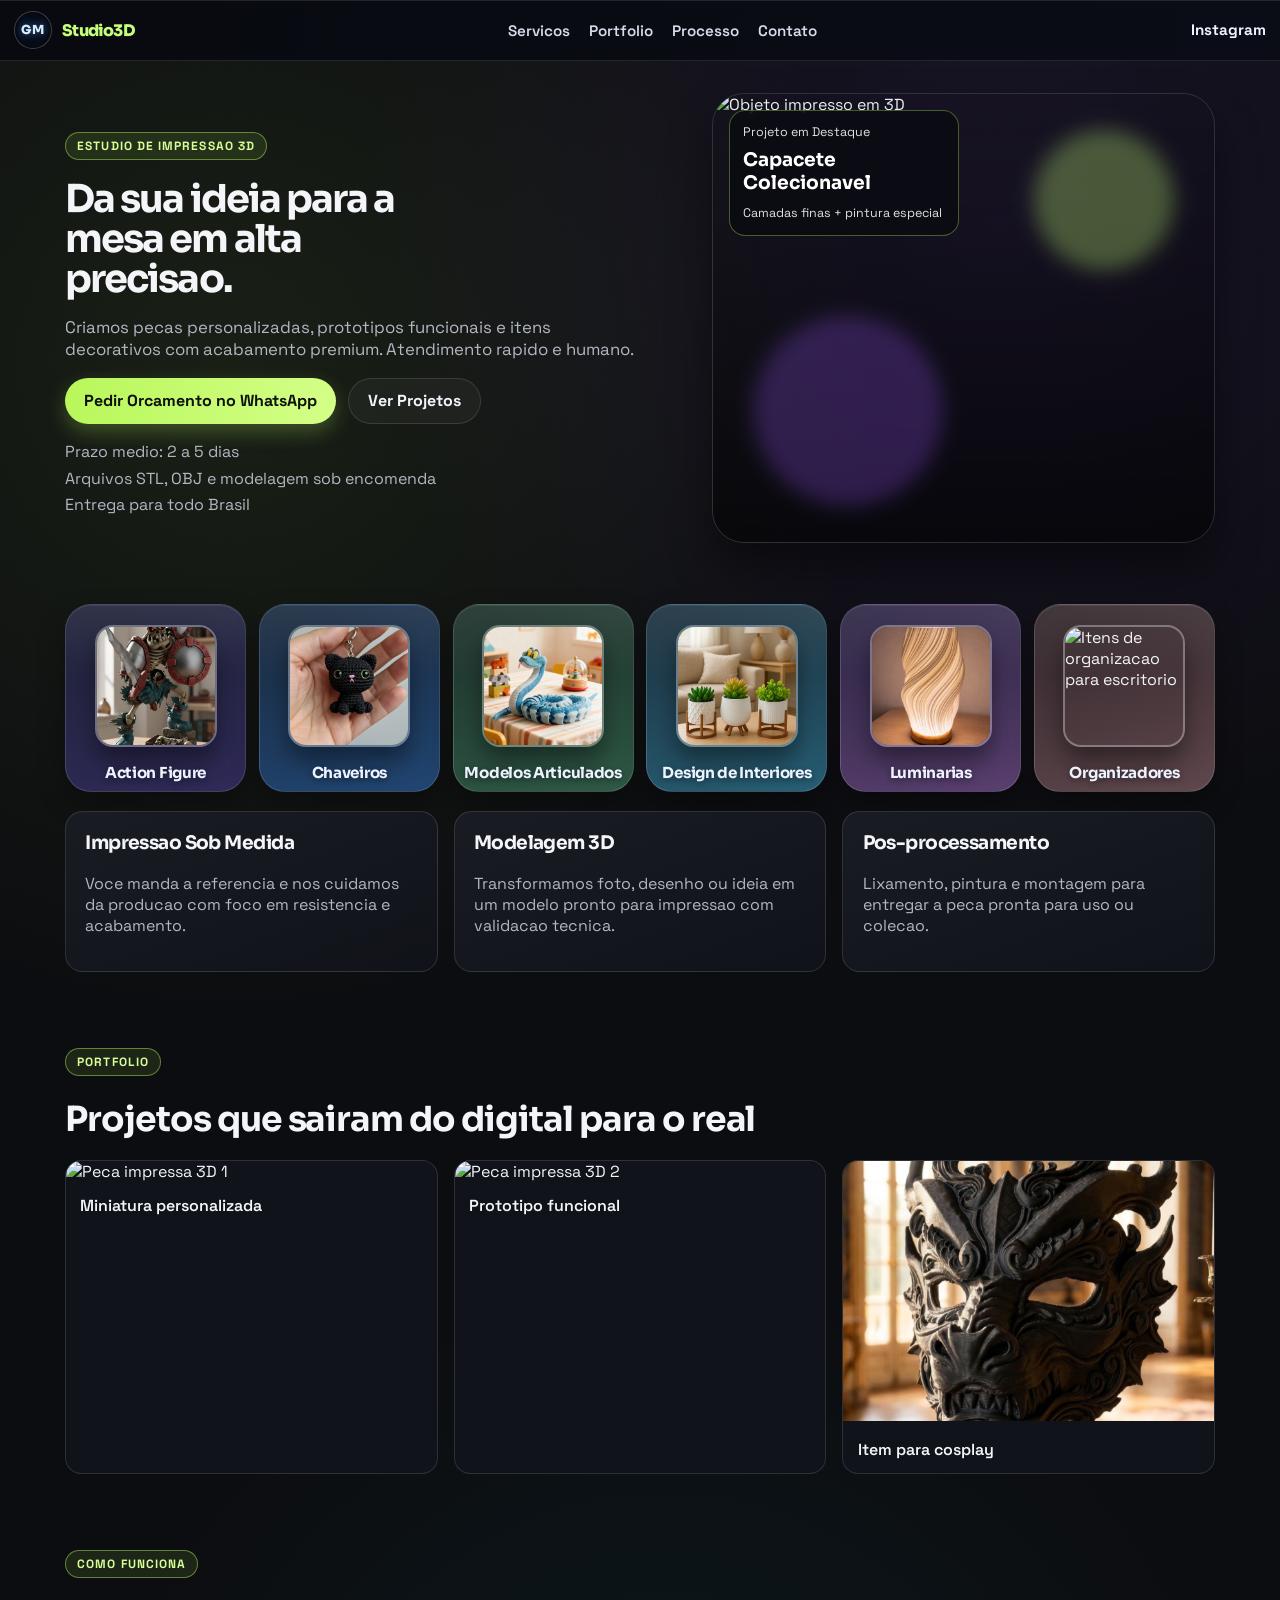
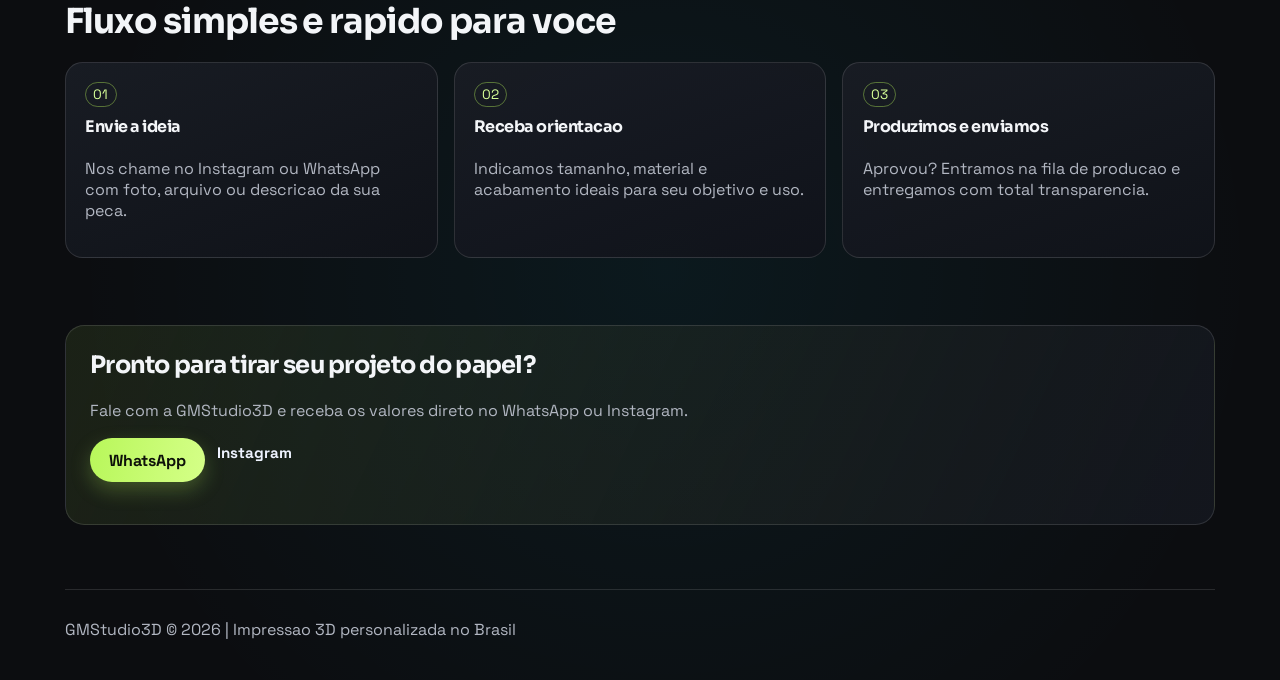
==== commit 7e1541b4: "chore: organiza imagens em assets/images" ====
--- a/index.html
+++ b/index.html
@@ -60,23 +60,23 @@
 
     <section class="use-cases">
       <a class="case-card tone-a reveal" href="catalog.html?cat=action-figure" aria-label="Abrir galeria de Action Figure">
-        <img src="action_figure.jfif" alt="Action figure de esqueleto guerreiro" />
+        <img src="assets/images/action_figure.jfif" alt="Action figure de esqueleto guerreiro" />
         <h3>Action Figure</h3>
       </a>
       <a class="case-card tone-b reveal delay-1" href="catalog.html?cat=chaveiros" aria-label="Abrir galeria de Chaveiros">
-        <img src="chaveuir.jfif" alt="Peca de prototipo para design de produto" />
+        <img src="assets/images/chaveuir.jfif" alt="Peca de prototipo para design de produto" />
         <h3>Chaveiros</h3>
       </a>
       <a class="case-card tone-c reveal delay-2" href="catalog.html?cat=articulados" aria-label="Abrir galeria de Modelos Articulados">
-        <img src="articulados.jfif" alt="Modelo articulado em formato de cobra" />
+        <img src="assets/images/articulados.jfif" alt="Modelo articulado em formato de cobra" />
         <h3>Modelos Articulados</h3>
       </a>
       <a class="case-card tone-d reveal" href="catalog.html?cat=interiores" aria-label="Abrir galeria de Design de Interiores">
-        <img src="vasos.jfif" alt="Luminaria para decoracao de interiores" />
+        <img src="assets/images/vasos.jfif" alt="Luminaria para decoracao de interiores" />
         <h3>Design de Interiores</h3>
       </a>
       <a class="case-card tone-e reveal delay-1" href="catalog.html?cat=luminarias" aria-label="Abrir galeria de Luminarias">
-        <img src="luminaria.jfif" alt="Luminaria decorativa impressa em 3D" />
+        <img src="assets/images/luminaria.jfif" alt="Luminaria decorativa impressa em 3D" />
         <h3>Luminarias</h3>
       </a>
       <a class="case-card tone-f reveal delay-2" href="catalog.html?cat=organizadores" aria-label="Abrir galeria de Organizadores">
@@ -107,7 +107,7 @@
       </div>
       <div class="grid">
         <figure class="item reveal">
-          <img src="ACTION.jfif" alt="Peca impressa 3D 1" />
+          <img src="assets/images/ACTION.jfif" alt="Peca impressa 3D 1" />
           <figcaption>Miniatura personalizada</figcaption>
         </figure>
         <figure class="item reveal delay-1">
@@ -115,7 +115,7 @@
           <figcaption>Prototipo funcional</figcaption>
         </figure>
         <figure class="item reveal delay-2">
-          <img src="Mascara cosplay.jpeg" alt="Peca impressa 3D 3" />
+          <img src="assets/images/Mascara cosplay.jpeg" alt="Peca impressa 3D 3" />
           <figcaption>Item para cosplay</figcaption>
         </figure>
       </div>
@@ -162,3 +162,4 @@
   <script src="script.js"></script>
 </body>
 </html>
+
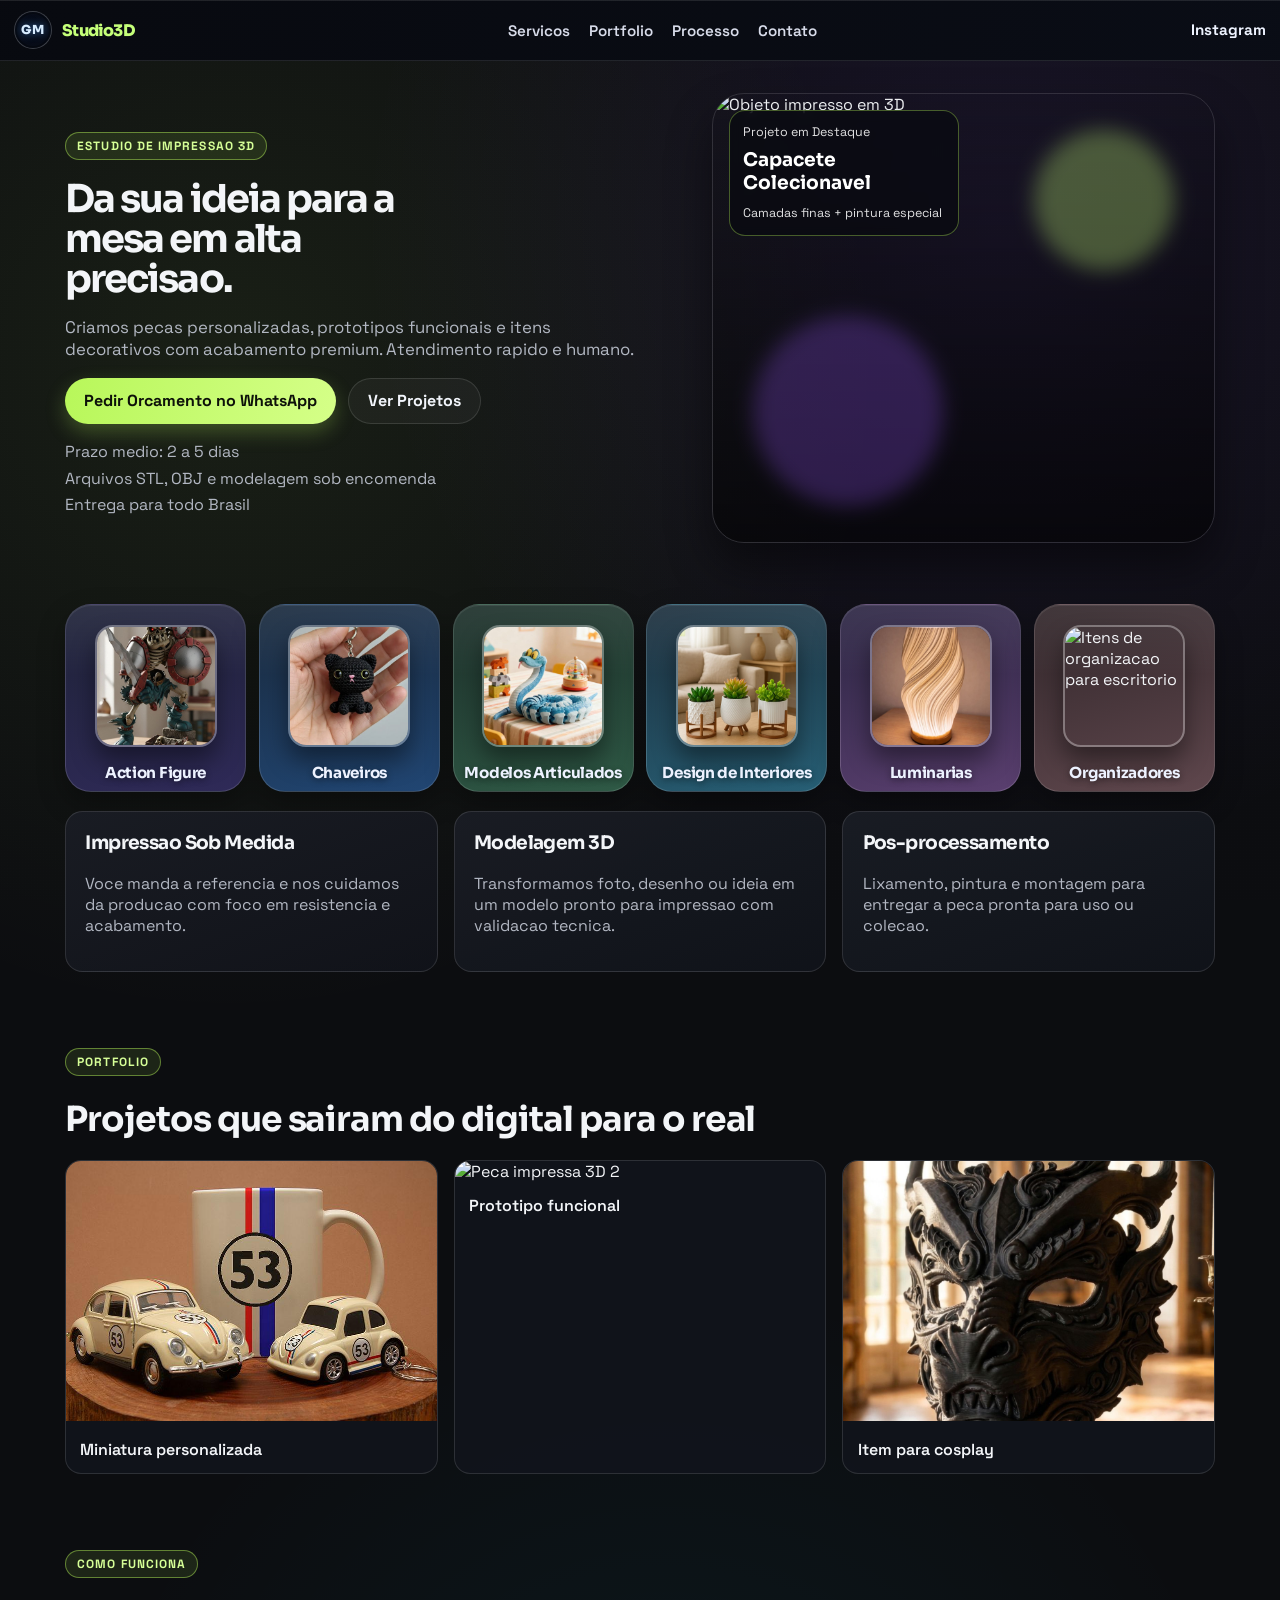
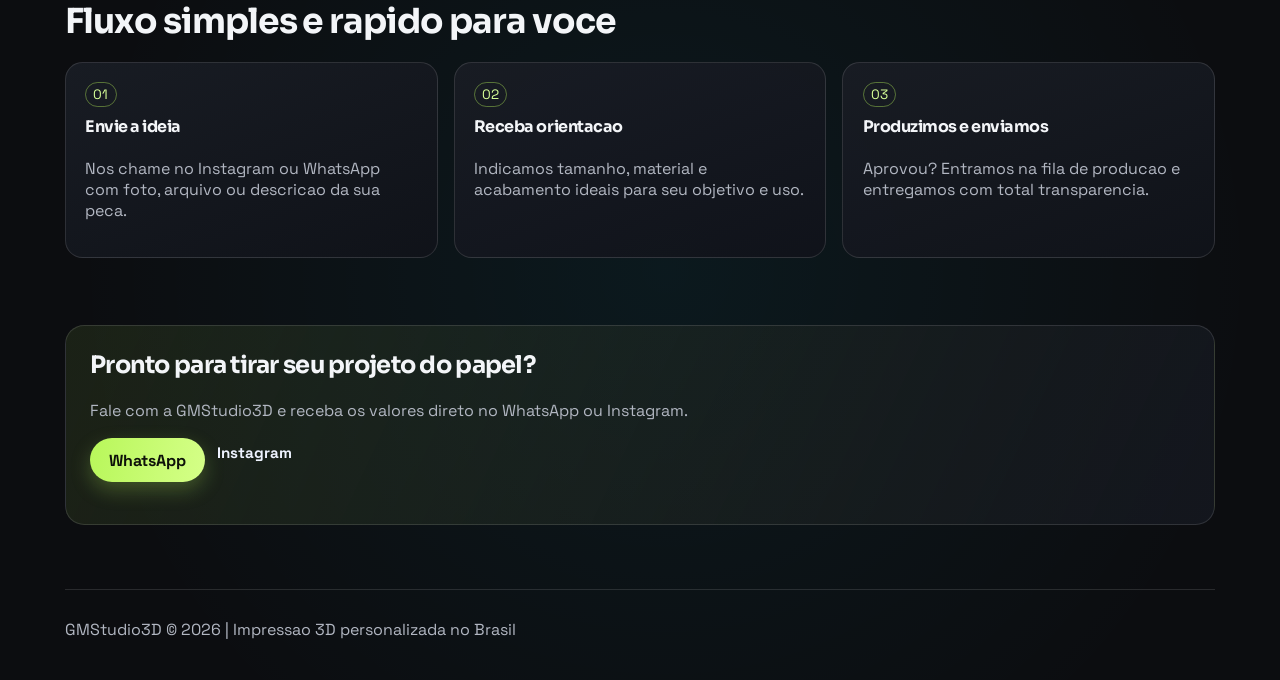
==== commit 1f5bea22: "chore: atualiza imagens do catalogo" ====
--- a/index.html
+++ b/index.html
@@ -107,7 +107,7 @@
       </div>
       <div class="grid">
         <figure class="item reveal">
-          <img src="assets/images/ACTION.jfif" alt="Peca impressa 3D 1" />
+          <img src="assets/images/fusca.jpeg" alt="Peca impressa 3D 1" />
           <figcaption>Miniatura personalizada</figcaption>
         </figure>
         <figure class="item reveal delay-1">
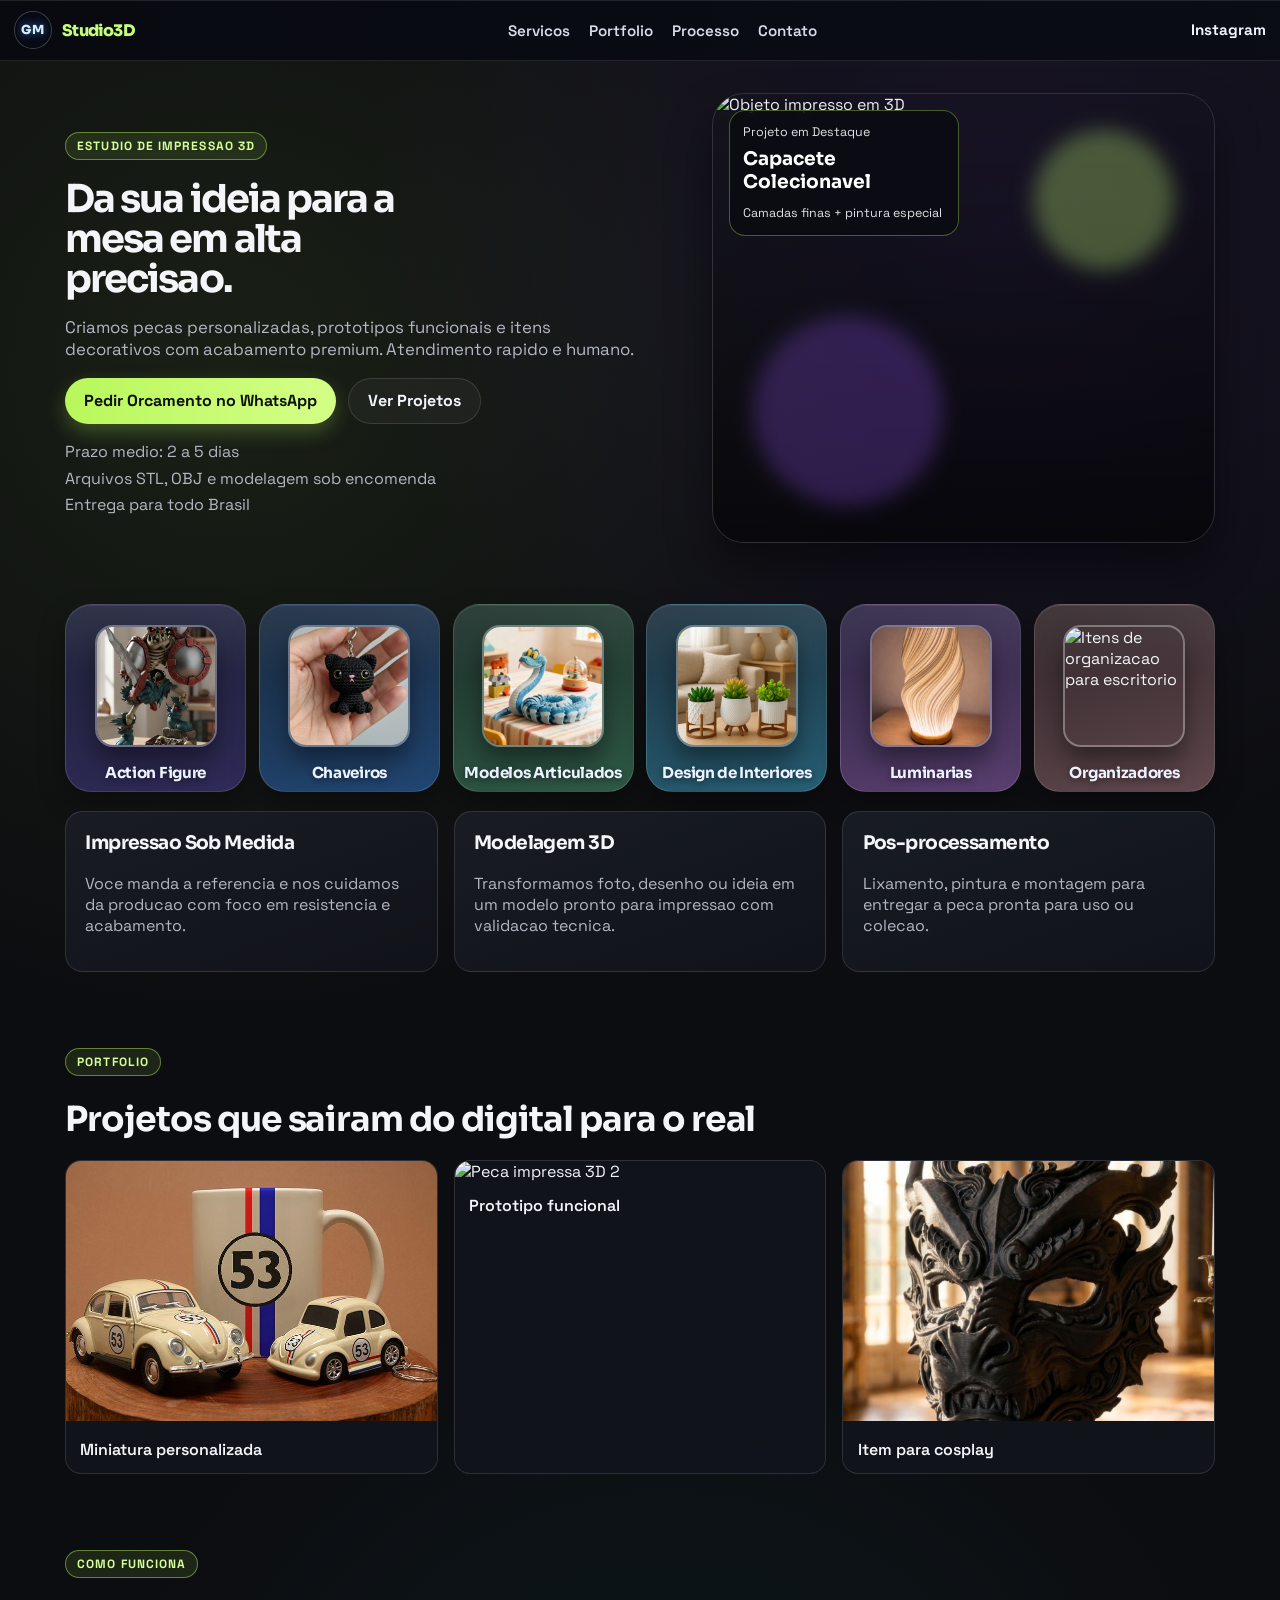
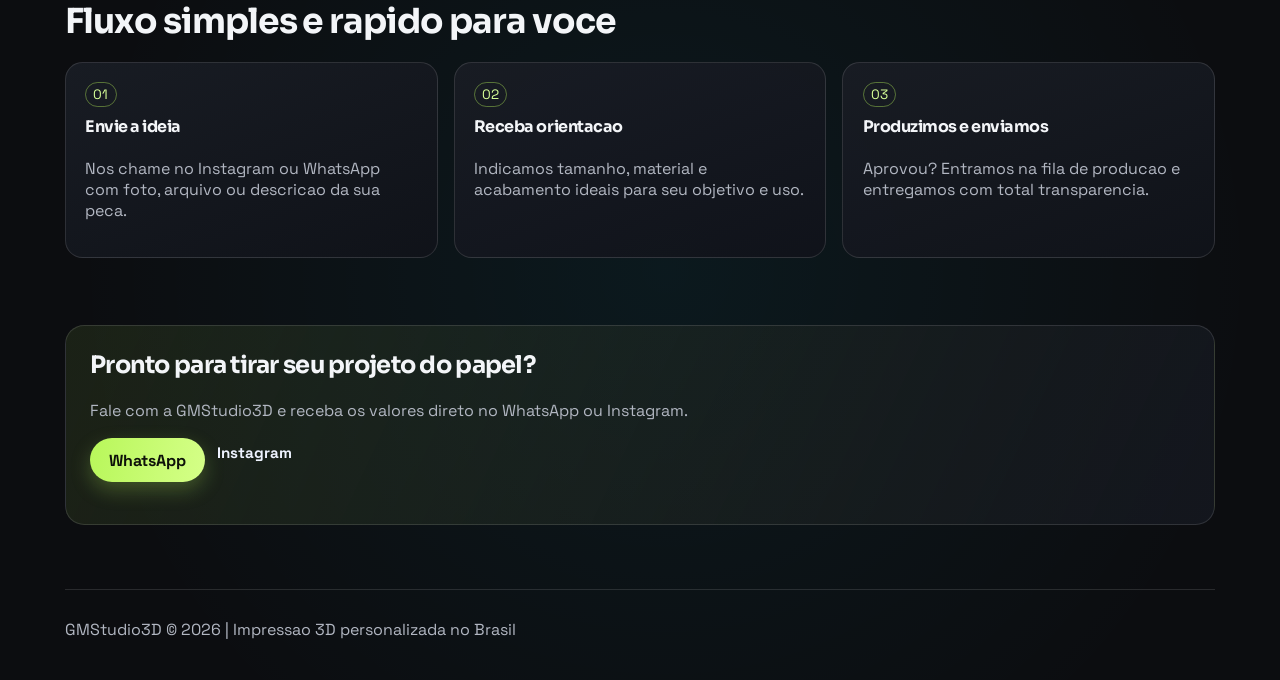
==== commit e44d6d48: "chore: adiciona mensagem automatica no WhatsApp" ====
--- a/index.html
+++ b/index.html
@@ -36,7 +36,7 @@
         <h1>Da sua ideia para a mesa em alta precisao.</h1>
         <p class="subtitle">Criamos pecas personalizadas, prototipos funcionais e itens decorativos com acabamento premium. Atendimento rapido e humano.</p>
         <div class="cta-row">
-          <a class="btn btn-main" href="https://wa.me/5500000000000" target="_blank" rel="noopener noreferrer">Pedir Orcamento no WhatsApp</a>
+          <a class="btn btn-main" href="https://wa.me/5581993408356?text=Oi%20vim%20pelo%20site%20da%20GMStudio3D" target="_blank" rel="noopener noreferrer">Pedir Orcamento no WhatsApp</a>
           <a class="btn btn-ghost" href="#portfolio">Ver Projetos</a>
         </div>
         <ul class="proofs">
@@ -149,7 +149,7 @@
       <h2>Pronto para tirar seu projeto do papel?</h2>
       <p>Fale com a GMStudio3D e receba os valores direto no WhatsApp ou Instagram.</p>
       <div class="cta-row">
-        <a class="btn btn-main" href="https://wa.me/5500000000000" target="_blank" rel="noopener noreferrer">WhatsApp</a>
+        <a class="btn btn-main" href="https://wa.me/5581993408356?text=Oi%20vim%20pelo%20site%20da%20GMStudio3D" target="_blank" rel="noopener noreferrer">WhatsApp</a>
         <a class="topbar-action" href="https://www.instagram.com/gm_studio.3d" target="_blank" rel="noopener noreferrer">Instagram</a>
       </div>
     </section>
@@ -163,3 +163,5 @@
 </body>
 </html>
 
+
+
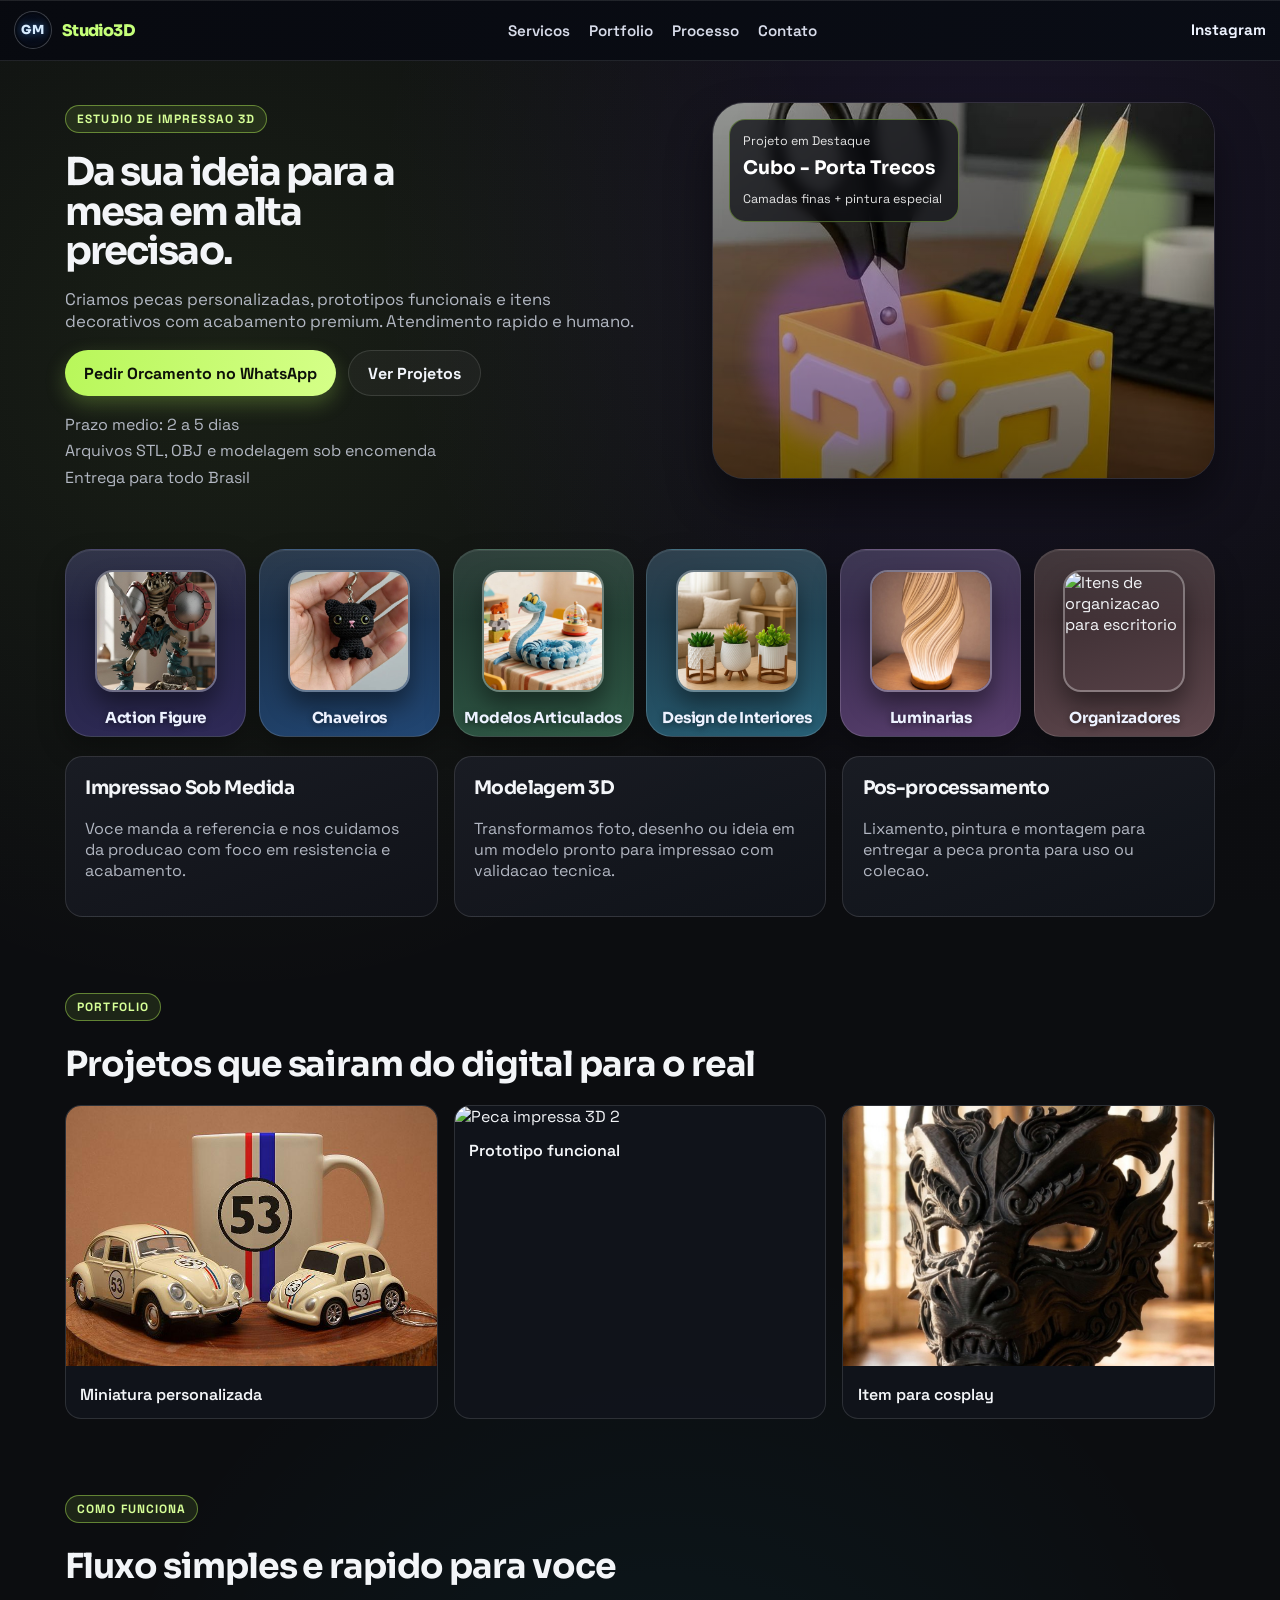
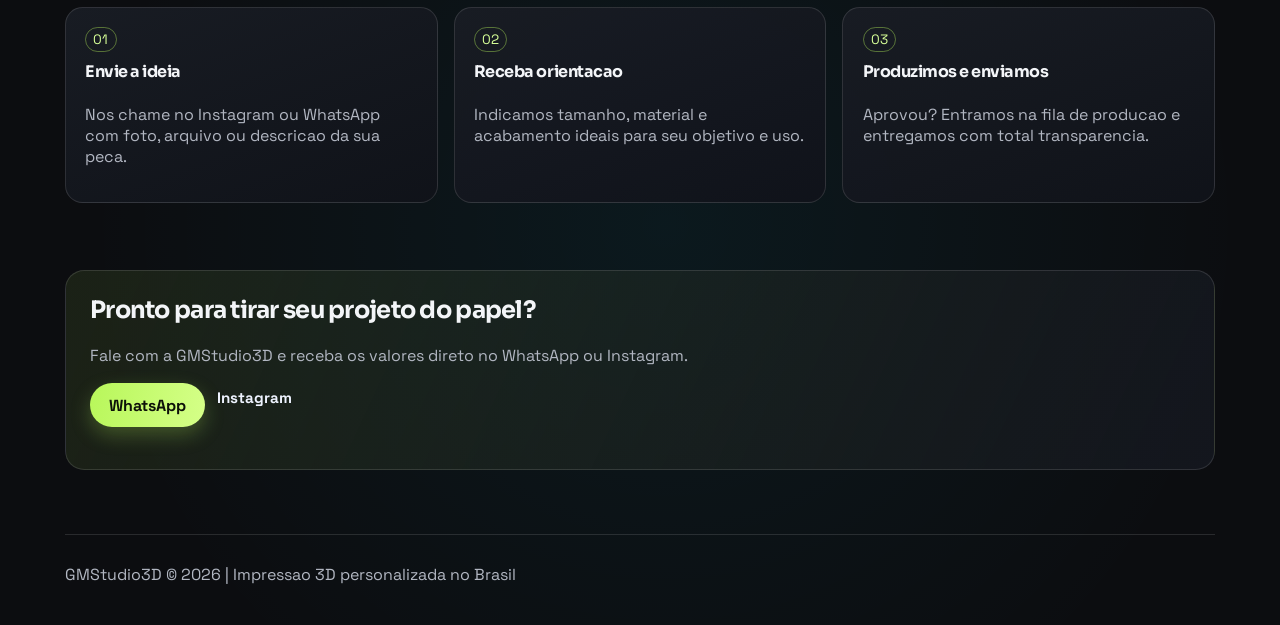
==== commit 326eeaf9: "style: ajusta enquadramento final da imagem hero" ====
--- a/index.html
+++ b/index.html
@@ -51,10 +51,10 @@
         <div class="orb orb-b"></div>
         <div class="printer-card float">
           <p>Projeto em Destaque</p>
-          <h3>Capacete Colecionavel</h3>
+          <h3>Cubo - Porta Trecos </h3>
           <span>Camadas finas + pintura especial</span>
         </div>
-        <img src="https://images.unsplash.com/photo-1630343710506-89f8b9f3e8e2?auto=format&fit=crop&w=1100&q=80" alt="Objeto impresso em 3D" />
+        <img src="assets/images/cubo.jfif" alt="Objeto impresso em 3D" />
       </div>
     </section>
 
--- a/styles.css
+++ b/styles.css
@@ -177,7 +177,8 @@
 
 .hero-visual {
   position: relative;
-  min-height: 450px;
+  min-height: 0;
+  aspect-ratio: 4 / 3;
   border-radius: 2rem;
   overflow: hidden;
   border: 1px solid var(--line);
@@ -195,7 +196,12 @@
   width: 100%;
   height: 100%;
   object-fit: cover;
-}
+  object-position: center 28%;
+  transform: none;
+}
+
+
+
 
 .orb {
   position: absolute;
@@ -562,7 +568,7 @@
   }
 
   .hero-visual {
-    min-height: 360px;
+    aspect-ratio: 4 / 3;
   }
 
   .use-cases {
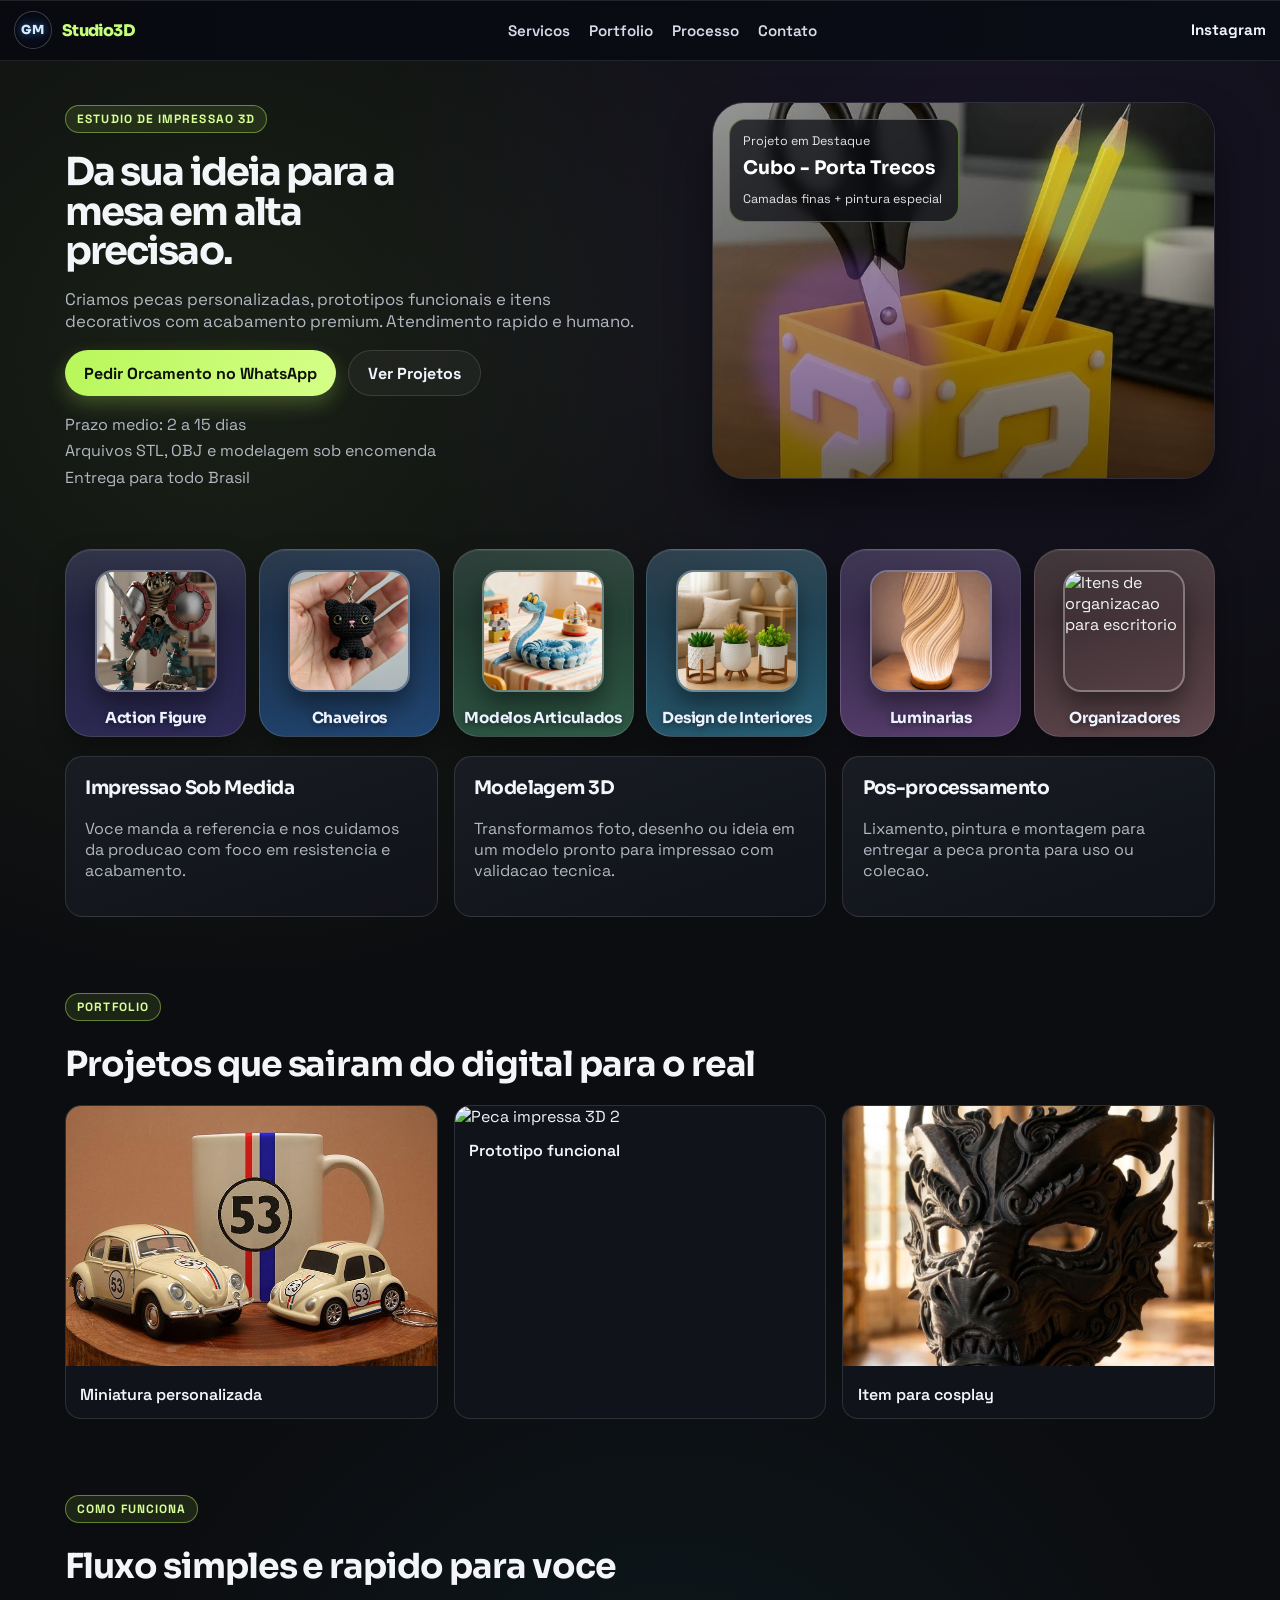
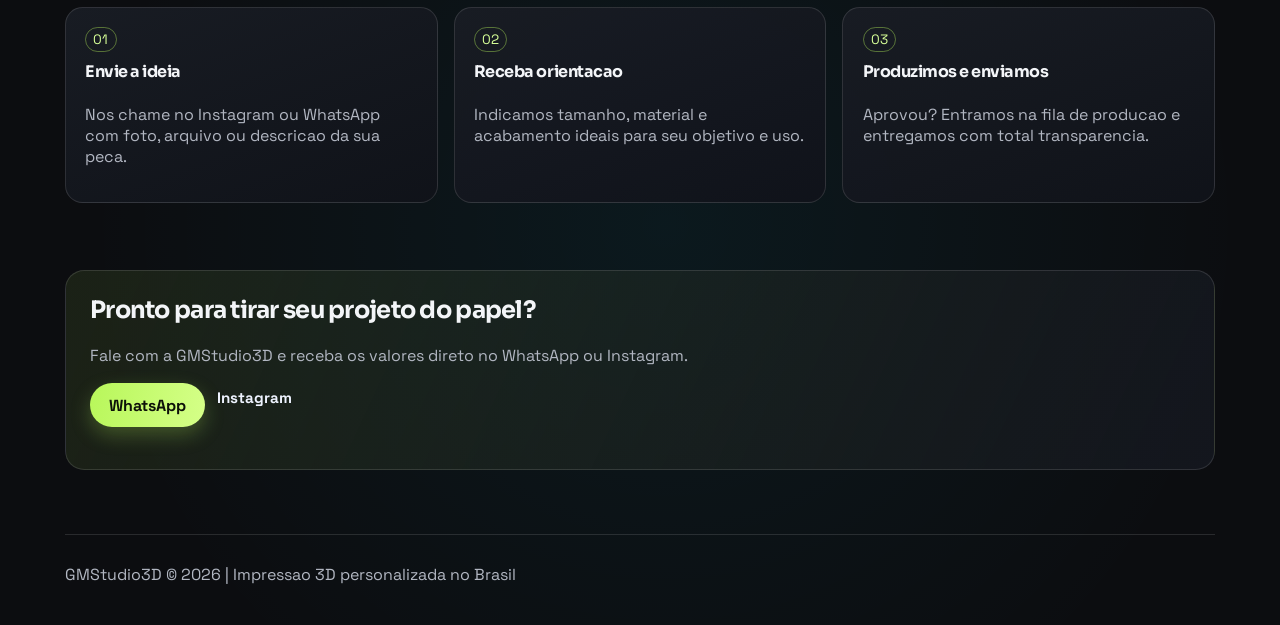
==== commit fc179bab: "Atualização do site" ====
--- a/index.html
+++ b/index.html
@@ -40,7 +40,7 @@
           <a class="btn btn-ghost" href="#portfolio">Ver Projetos</a>
         </div>
         <ul class="proofs">
-          <li>Prazo medio: 2 a 5 dias</li>
+          <li>Prazo medio: 2 a 15 dias</li>
           <li>Arquivos STL, OBJ e modelagem sob encomenda</li>
           <li>Entrega para todo Brasil</li>
         </ul>
